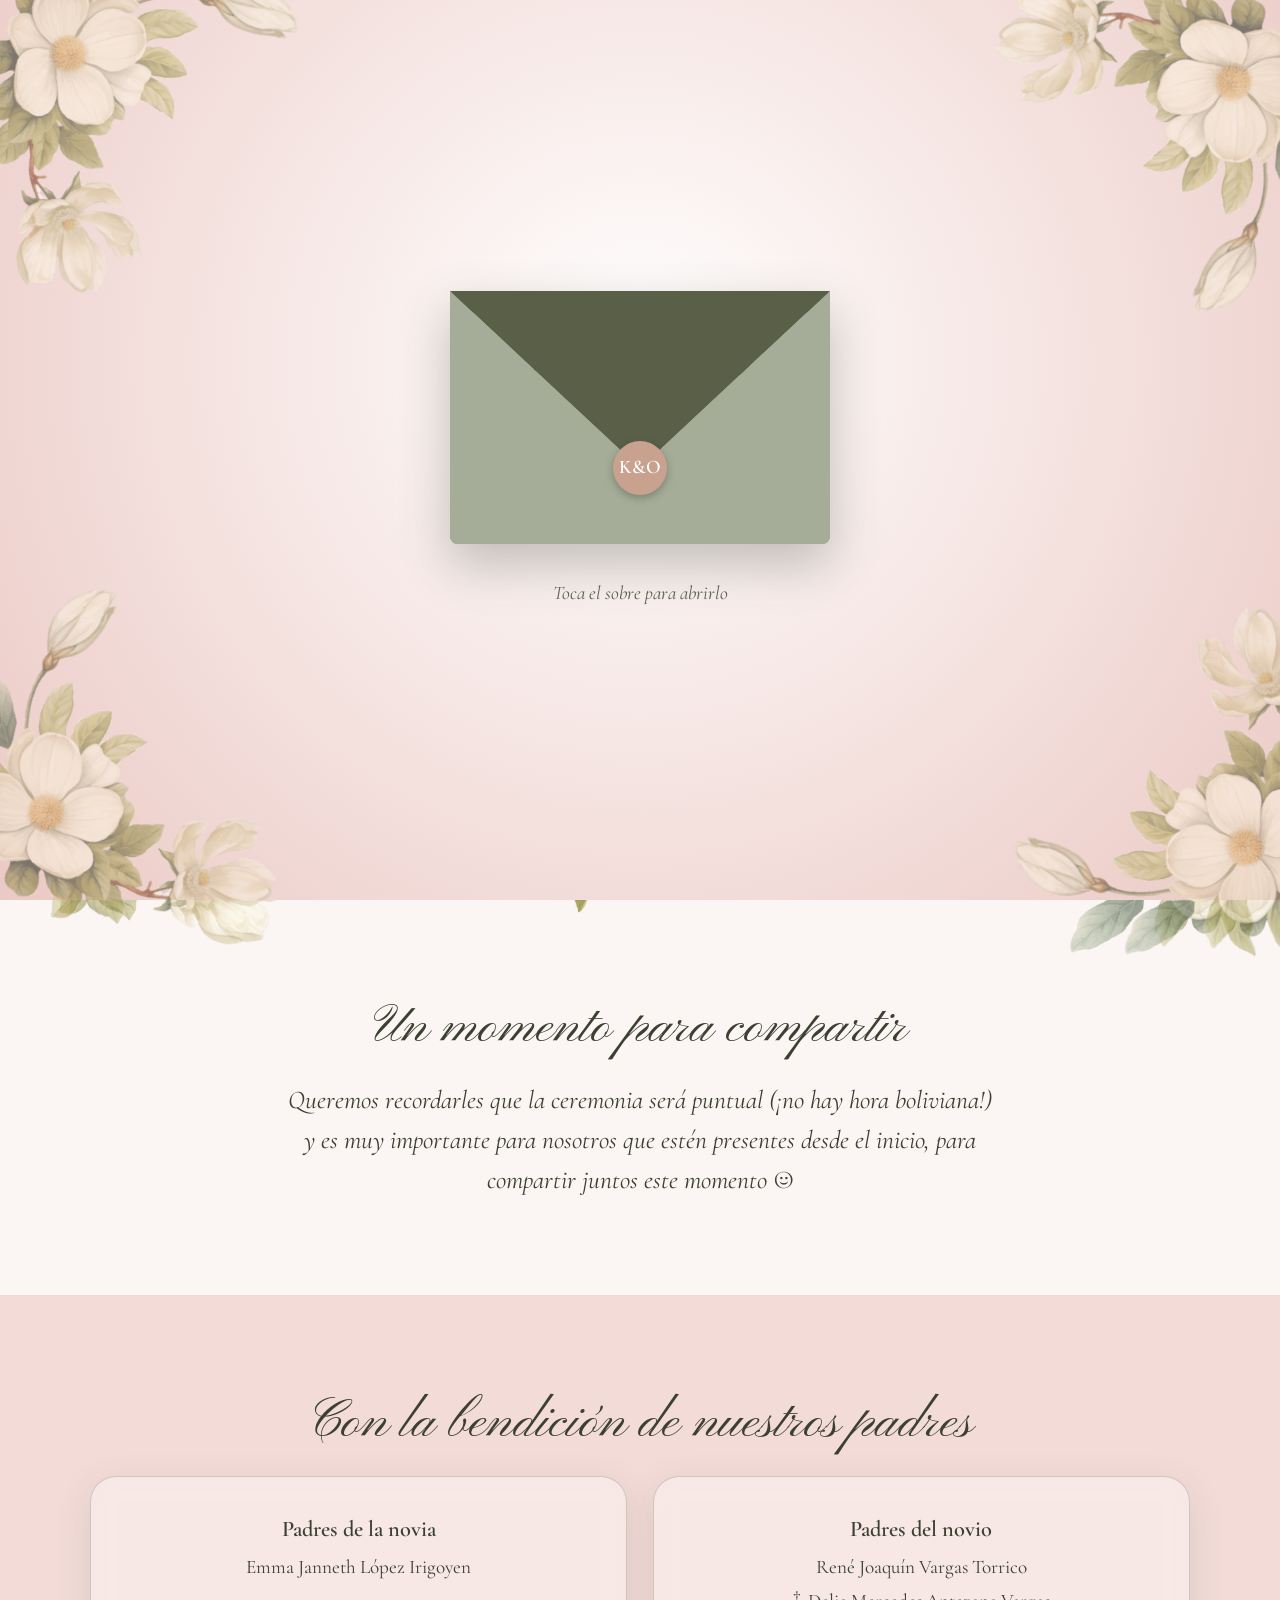
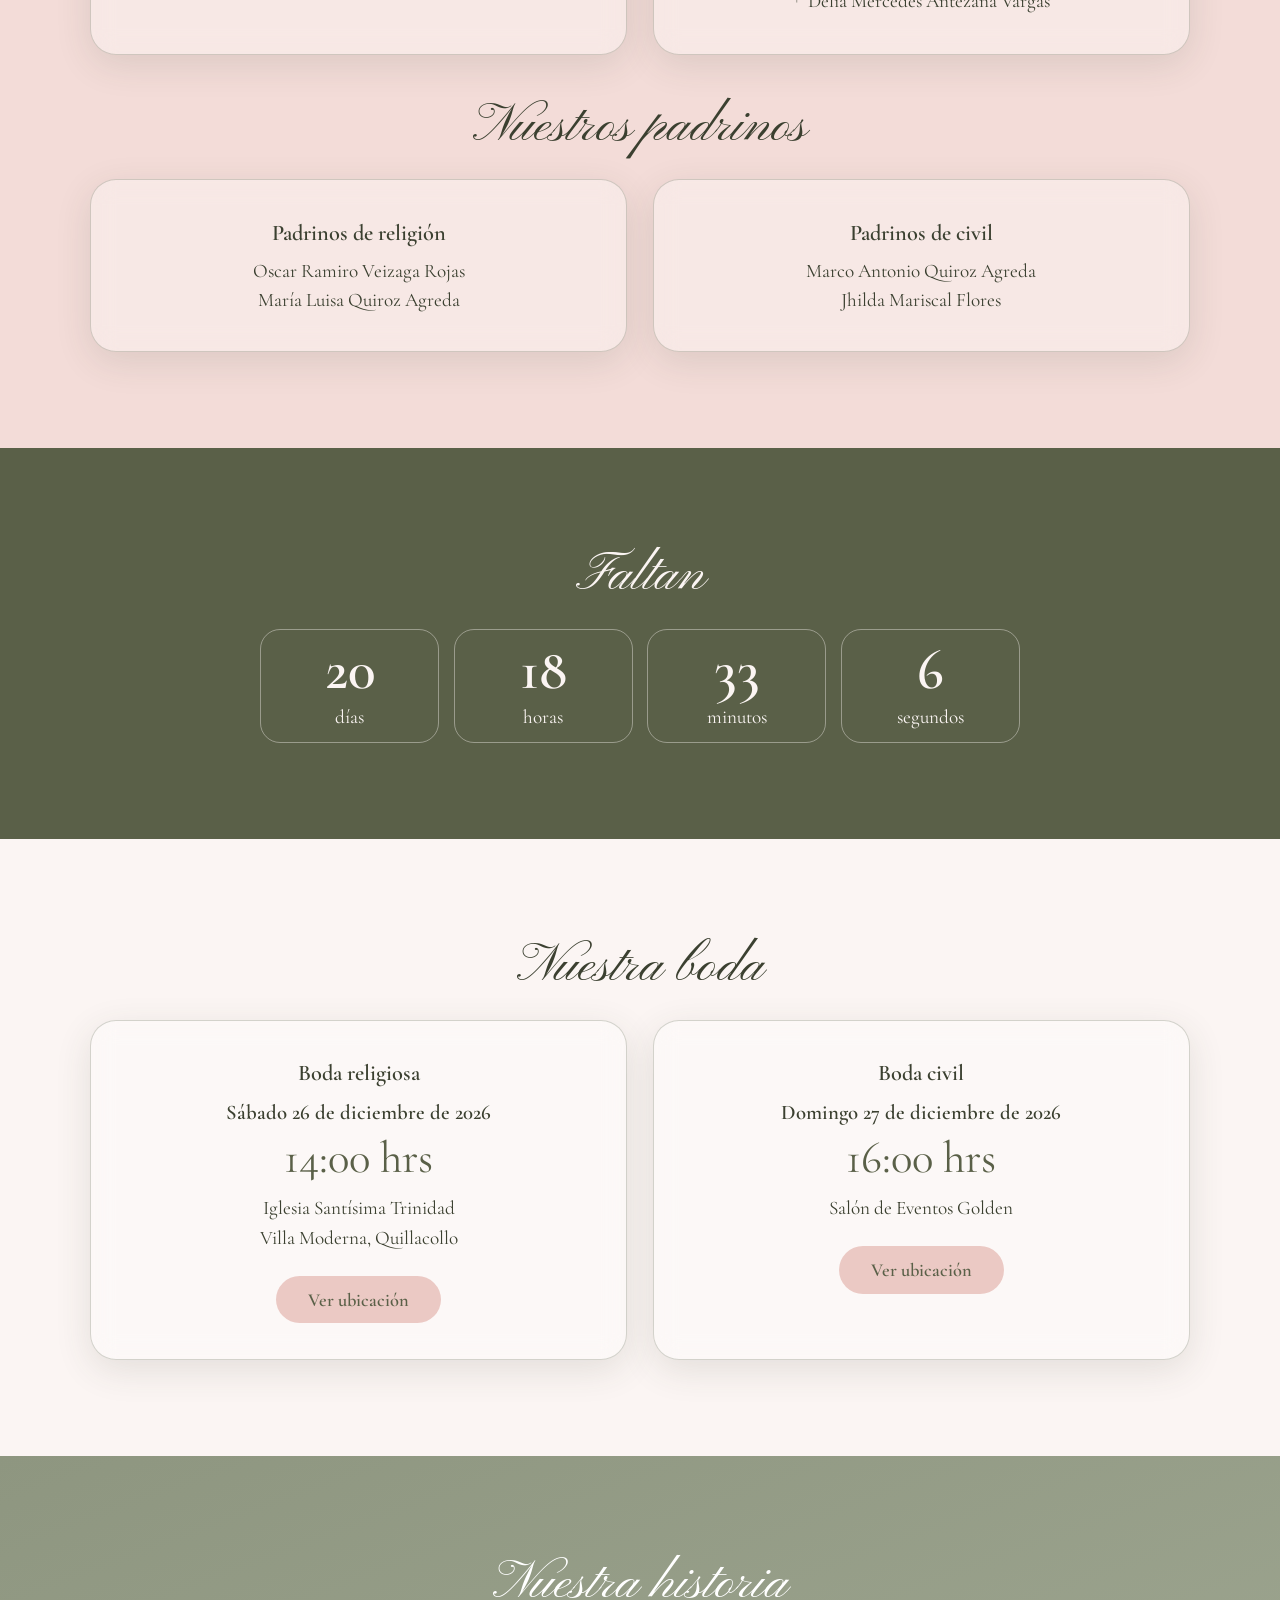
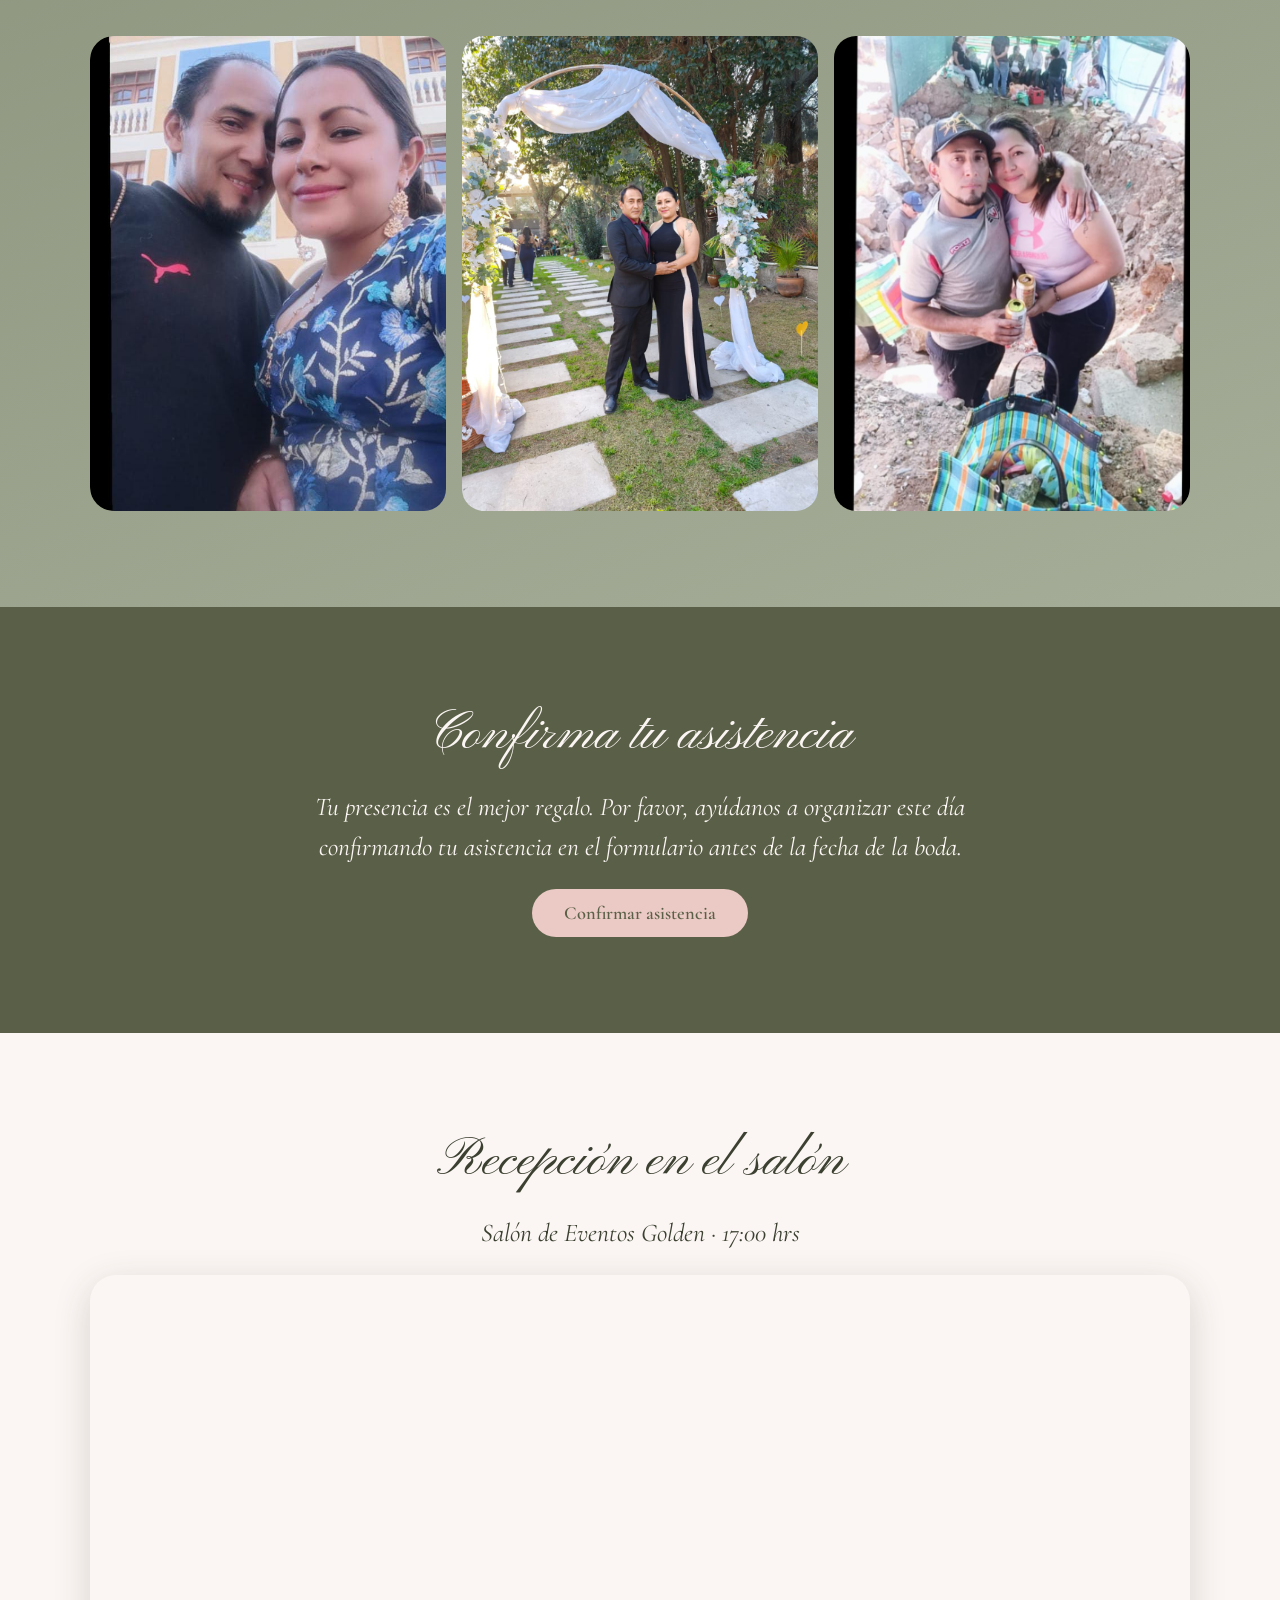
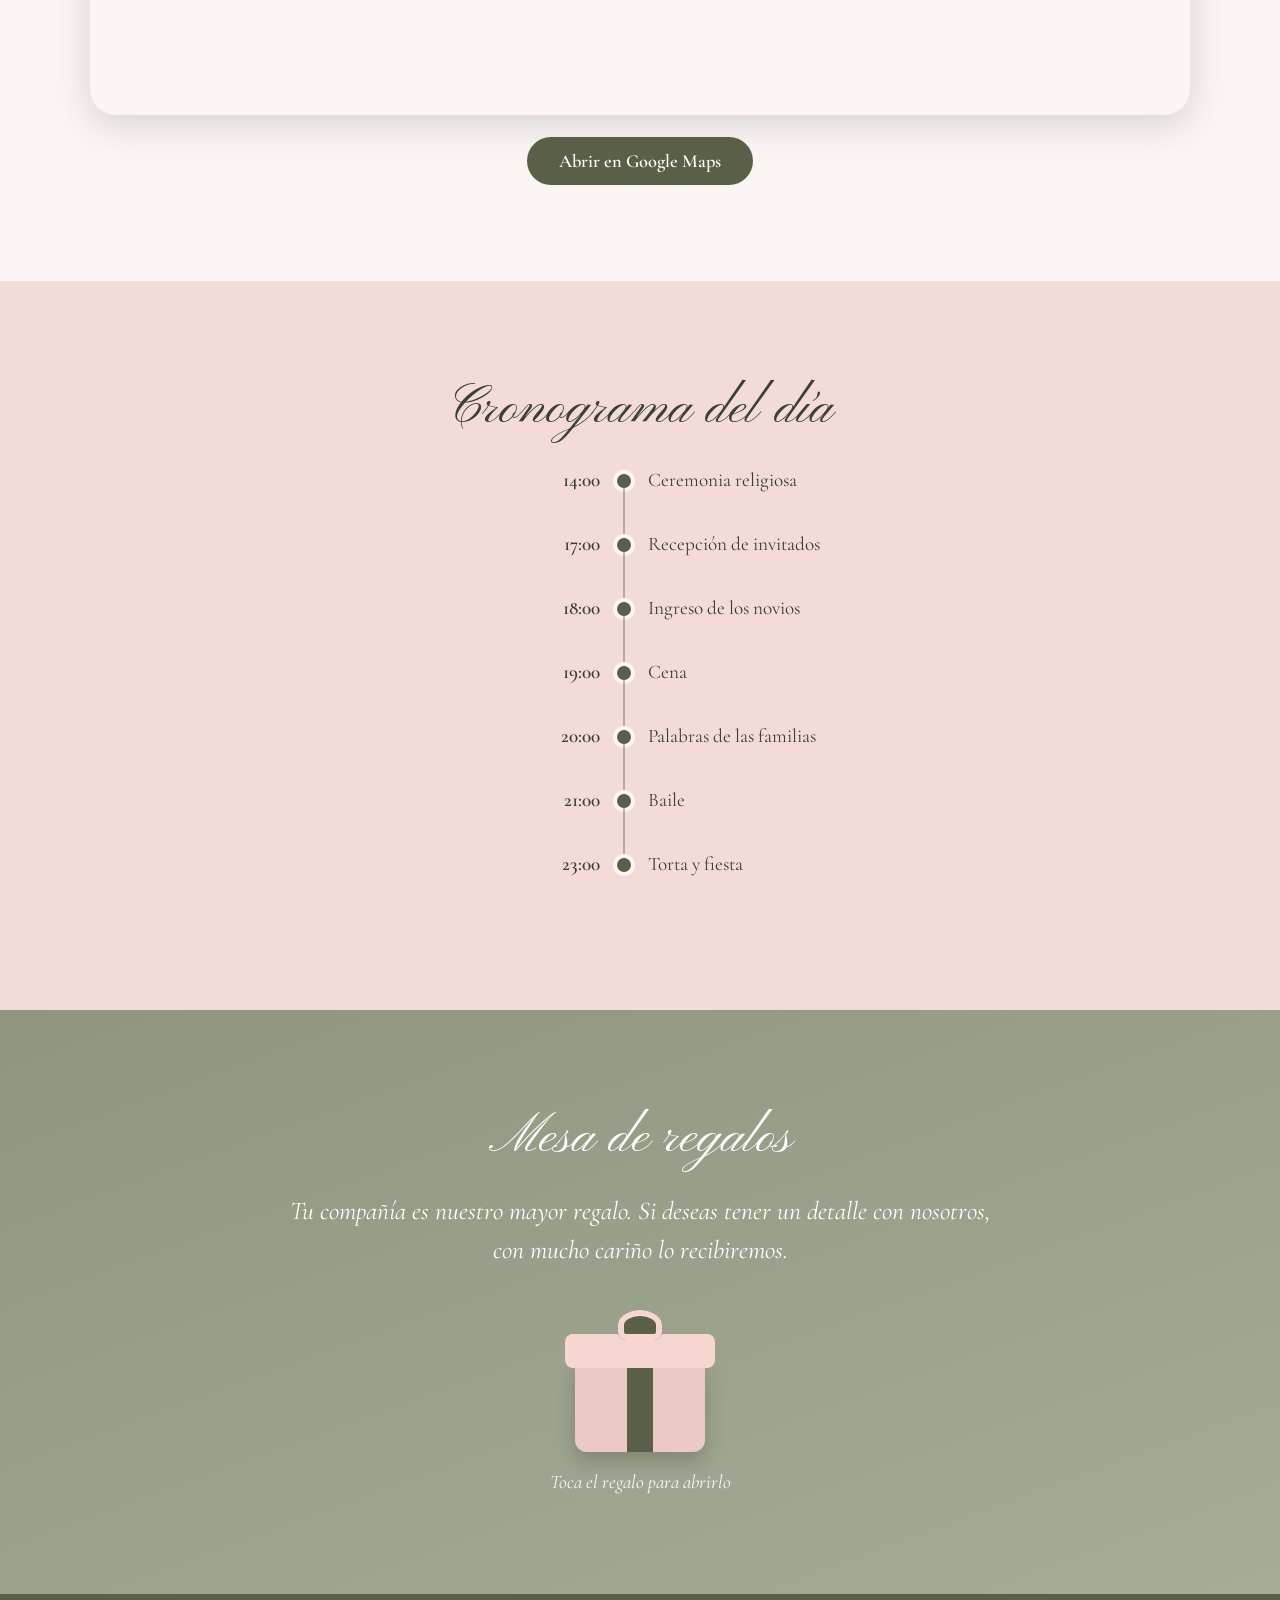
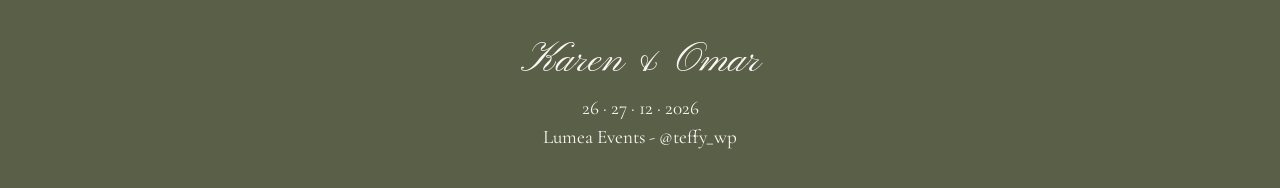
==== index.html @ debb6384 "it was added invitation views, pictures and music" ====
<!DOCTYPE html>
<html lang="es">
<head>
<meta charset="UTF-8">
<meta name="viewport" content="width=device-width, initial-scale=1, viewport-fit=cover">
<title>Karen & Omar · Nuestra boda</title>
<meta name="theme-color" content="#5a6048">
<link rel="preconnect" href="https://fonts.googleapis.com">
<link rel="preconnect" href="https://fonts.gstatic.com" crossorigin>
<link href="https://fonts.googleapis.com/css2?family=Cormorant+Garamond:ital,wght@0,400;0,600;1,400&family=Pinyon+Script&display=swap" rel="stylesheet">
<link rel="stylesheet" href="css/styles.css">
</head>
<body class="lock">

<!-- Decoración floral reutilizable -->
<svg width="0" height="0" style="position:absolute" aria-hidden="true">
  <defs>
    <symbol id="flor" viewBox="0 0 100 100">
      <g fill="#fbf6ee" stroke="#d3bfa6" stroke-width="1.2">
        <ellipse cx="50" cy="26" rx="14" ry="24"/>
        <ellipse cx="50" cy="26" rx="14" ry="24" transform="rotate(60 50 50)"/>
        <ellipse cx="50" cy="26" rx="14" ry="24" transform="rotate(120 50 50)"/>
        <ellipse cx="50" cy="26" rx="14" ry="24" transform="rotate(180 50 50)"/>
        <ellipse cx="50" cy="26" rx="14" ry="24" transform="rotate(240 50 50)"/>
        <ellipse cx="50" cy="26" rx="14" ry="24" transform="rotate(300 50 50)"/>
      </g>
      <circle cx="50" cy="50" r="9" fill="#e8c27a"/>
    </symbol>
    <symbol id="ramo" viewBox="0 0 240 240">
      <path d="M10 225C30 140 90 100 150 90C130 150 90 195 10 225Z" fill="#8e9680"/>
      <path d="M60 235C70 170 125 145 195 158C165 205 120 230 60 235Z" fill="#a9b39a"/>
      <path d="M5 160C25 118 60 96 100 96C88 130 55 150 5 160Z" fill="#6f7a5c"/>
      <path d="M110 70C130 40 160 25 190 28C180 55 150 70 110 70Z" fill="#a9b39a"/>
      <use href="#flor" x="55" y="35" width="95" height="95"/>
      <use href="#flor" x="120" y="115" width="75" height="75"/>
      <use href="#flor" x="10" y="105" width="55" height="55"/>
      <use href="#flor" x="165" y="50" width="45" height="45"/>
    </symbol>
  </defs>
</svg>

<!-- Bienvenida: sobre -->
<div id="intro">
  <img class="idec tl" src="img/flower.png" alt="">
  <img class="idec tr" src="img/flower.png" alt="">
  <img class="idec bl" src="img/flower.png" alt="">
  <img class="idec br" src="img/flower.png" alt="">

<div class="env" id="env" role="button" tabindex="0" aria-label="Abrir invitación">
  <div class="letter"><small>Estás invitado</small><span class="script">Karen & Omar</span></div>
  <svg class="pocket" viewBox="0 0 300 200" preserveAspectRatio="none" aria-hidden="true"><path d="M0 0L150 140L300 0V200H0Z" fill="#a5ad98"/></svg>
  <svg class="flap" viewBox="0 0 300 140" preserveAspectRatio="none" aria-hidden="true"><path d="M0 0H300L150 140Z" fill="#5a6048"/></svg>
  <div class="seal">K&amp;O</div>
</div>
  <p class="tap">Toca el sobre para abrirlo</p>
</div>

<button id="musicBtn" class="music" aria-label="Pausar música" hidden>♪</button>
<audio id="music" loop preload="none" src="audio/music.mp3"></audio>

<main>
<!-- 1. Portada -->
<header class="hero" id="inicio">
  <img class="deco tl" src="img/flower.png" alt="">
  <img class="deco tr" src="img/flower.png" alt="">
  <img class="deco bl" src="img/flower.png" alt="">
  <img class="deco br" src="img/flower.png" alt="">
  <div class="arch">
    <h1><span class="n">Karen</span><span class="amp">&</span><span class="n">Omar</span></h1>
    <img class="deco arch-flor" src="img/flower.png" alt="">
  </div>
</header>

<!-- 2. Mensaje -->
<section class="band cream" id="mensaje">
  <div class="wrap narrow center">
    <h2>Un momento para compartir</h2>
    <p class="lead">Queremos recordarles que la ceremonia será puntual (¡no hay hora boliviana!) y es muy importante para nosotros que estén presentes desde el inicio, para compartir juntos este momento ☺️</p>
  </div>
</section>

<!-- 3. Padres y padrinos -->
<section class="band blush" id="padres">
  <div class="wrap center">
    <h2>Con la bendición de nuestros padres</h2>
    <div class="grid2">
      <div class="glass card"><h3>Padres de la novia</h3><p>Emma Janneth López Irigoyen</p></div>
      <div class="glass card"><h3>Padres del novio</h3><p>René Joaquín Vargas Torrico</p><p><span class="cruz" title="En memoria">†</span> Delia Mercedes Antezana Vargas</p></div>
    </div>
    <h2 class="sub">Nuestros padrinos</h2>
    <div class="grid2">
      <div class="glass card"><h3>Padrinos de religión</h3><p>Oscar Ramiro Veizaga Rojas</p><p>María Luisa Quiroz Agreda</p></div>
      <div class="glass card"><h3>Padrinos de civil</h3><p>Marco Antonio Quiroz Agreda</p><p>Jhilda Mariscal Flores</p></div>
    </div>
  </div>
</section>

<!-- 4. Cuenta regresiva -->
<section class="band dark" id="cuenta">
  <div class="wrap center">
    <h2>Faltan</h2>
    <div class="count">
      <div><b id="d">0</b><span>días</span></div>
      <div><b id="h">0</b><span>horas</span></div>
      <div><b id="m">0</b><span>minutos</span></div>
      <div><b id="s">0</b><span>segundos</span></div>
    </div>
  </div>
</section>

<!-- 5. Fechas -->
<section class="band cream" id="fechas">
  <div class="wrap center">
    <h2>Nuestra boda</h2>
    <div class="grid2">
      <article class="glass card">
        <h3>Boda religiosa</h3>
        <p class="big">Sábado 26 de diciembre de 2026</p>
        <p class="time">14:00 hrs</p>
        <p>Iglesia Santísima Trinidad<br>Villa Moderna, Quillacollo</p>
        <a class="btn" target="_blank" rel="noopener" href="https://maps.app.goo.gl/JVR7bDMpeMP4P95ZA">Ver ubicación</a>
      </article>
      <article class="glass card">
        <h3>Boda civil</h3>
        <p class="big">Domingo 27 de diciembre de 2026</p>
        <p class="time">16:00 hrs</p>
        <p>Salón de Eventos Golden</p>
        <a class="btn" target="_blank" rel="noopener" href="https://maps.app.goo.gl/ucgMxcj3ktAdBB1fA">Ver ubicación</a>
      </article>
    </div>
  </div>
</section>

<!-- 6. Galería -->
<section class="band sage" id="galeria">
  <div class="wrap center">
    <h2>Nuestra historia</h2>
    <div class="gallery"><div class="gtrack" id="gtrack"></div></div>
  </div>
</section>

<!-- 7. Confirmación -->
<section class="band dark" id="confirmar">
  <div class="wrap narrow center">
    <h2>Confirma tu asistencia</h2>
    <p class="lead">Tu presencia es el mejor regalo. Por favor, ayúdanos a organizar este día confirmando tu asistencia en el formulario antes de la fecha de la boda.</p>
    <a class="btn" target="_blank" rel="noopener" href="https://forms.gle/R388WSq6wuyytgeh7">Confirmar asistencia</a>
  </div>
</section>

<!-- 8. Mapa del salón -->
<section class="band cream" id="mapa">
  <div class="wrap center">
    <h2>Recepción en el salón</h2>
    <p class="lead">Salón de Eventos Golden · 17:00 hrs</p>
    <div class="map">
      <iframe src="https://www.google.com/maps/embed?pb=!1m18!1m12!1m3!1d237.94870484720698!2d-66.27331083655194!3d-17.403181991507893!2m3!1f0!2f0!3f0!3m2!1i1024!2i768!4f13.1!3m3!1m2!1s0x93e30b7d2539dba1%3A0xc1a90e7d29154058!2sSalon%20de%20Eventos%20%22GOLDEN%22!5e0!3m2!1ses-419!2sbo!4v1794615786136!5m2!1ses-419!2sbo" title="Mapa del salón" allowfullscreen loading="lazy" referrerpolicy="strict-origin-when-cross-origin"></iframe>
    </div>
    <a class="btn dk" target="_blank" rel="noopener" href="https://maps.google.com/maps/search/Salon%20de%20Eventos%20GOLDEN/@-17.40322733,-66.27328696,17z?hl=es">Abrir en Google Maps</a>
  </div>
</section>

<!-- 9. Cronograma -->
<section class="band blush" id="cronograma">
  <div class="wrap narrow center">
    <h2>Cronograma del día</h2>
    <ol class="tl-list">
      <li><time>14:00</time><i></i><span>Ceremonia religiosa</span></li>
      <li><time>17:00</time><i></i><span>Recepción de invitados</span></li>
      <li><time>18:00</time><i></i><span>Ingreso de los novios</span></li>
      <li><time>19:00</time><i></i><span>Cena</span></li>
      <li><time>20:00</time><i></i><span>Palabras de las familias</span></li>
      <li><time>21:00</time><i></i><span>Baile</span></li>
      <li><time>23:00</time><i></i><span>Torta y fiesta</span></li>
    </ol>
  </div>
</section>

<!-- 10. Regalos -->
<section class="band sage" id="regalos">
  <div class="wrap narrow center">
    <h2>Mesa de regalos</h2>
    <p class="lead">Tu compañía es nuestro mayor regalo. Si deseas tener un detalle con nosotros, con mucho cariño lo recibiremos.</p>
    <button class="gift" id="gift" aria-label="Abrir regalo">
      <span class="lid"><b class="bow"></b></span>
      <span class="box"><b class="rib"></b></span>
    </button>
    <p class="tap2">Toca el regalo para abrirlo</p>
  </div>
</section>
</main>

<footer class="foot center">
  <p class="script">Karen & Omar</p><p>26 · 27 · 12 · 2026</p>
  <p>Lumea Events - @teffy_wp</p>
</footer>

<!-- Modal QR -->
<div id="modal" class="modal" aria-hidden="true">
  <div class="dialog" role="dialog" aria-modal="true" aria-label="QR para regalos">
    <button class="x" id="closeModal" aria-label="Cerrar">×</button>
    <h3>¡Gracias por tu cariño!</h3>
    <p>Escanea el código QR para realizar tu aporte.</p>
    <img src="qr/qr.png" alt="Código QR para pagos" onerror="this.replaceWith(Object.assign(document.createElement('div'),{className:'qr-ph',textContent:'Código QR próximamente'}))">
  </div>
</div>

<script src="js/main.js"></script>
</body>
</html>
---- css/styles.css ----
:root{--olive:#5a6048;--sage:#8e9680;--clay:#c9a28f;--blush:#ebc9c4;--cream:#fbf5f3;--ink:#3b4030}
*{box-sizing:border-box;margin:0}
html{scroll-behavior:smooth}
body{font-family:"Cormorant Garamond",Georgia,serif;font-size:1.2rem;line-height:1.55;color:var(--ink);background:var(--cream);overflow-x:hidden}
body.lock{overflow:hidden;height:100vh}
.wrap{width:min(1100px,100%);margin:0 auto}.narrow{width:min(720px,100%)}.center{text-align:center}
h1,h2,.script{font-family:"Pinyon Script","Brush Script MT",cursive;font-weight:400}
h2{font-size:clamp(2.2rem,8vw,3.4rem);line-height:1.2;margin-bottom:1.2rem}
h2.sub{margin-top:2.5rem}
h3{font-size:1.4rem;font-weight:600;margin-bottom:.4rem}
.band{padding:clamp(3rem,9vw,6rem) 1.1rem}
.cream{background:var(--cream)}.blush{background:#f3dcd8}
.sage{background:linear-gradient(160deg,var(--sage),#a5ad98);color:#fff}
.dark{background:var(--olive);color:var(--cream)}
.lead{font-size:clamp(1.25rem,4vw,1.6rem);font-style:italic}
.glass{background:rgba(255,255,255,.35);backdrop-filter:blur(12px);-webkit-backdrop-filter:blur(12px);border:1px solid rgba(90,96,72,.25);border-radius:26px;box-shadow:0 10px 36px rgba(60,66,48,.12)}
.card{padding:1.8rem 1.3rem}
.grid2{display:grid;gap:1.2rem;grid-template-columns:1fr}
.btn{display:inline-block;margin-top:1.4rem;padding:.8rem 2rem;border-radius:999px;border:0;background:var(--blush);color:var(--olive);font:600 1.15rem "Cormorant Garamond",serif;cursor:pointer;text-decoration:none;transition:transform .2s,background .2s}
.btn:hover{background:var(--clay);color:#fff;transform:translateY(-2px)}
.btn.dk{background:var(--olive);color:#fff}.btn.dk:hover{background:var(--sage)}
.big{font-size:1.3rem;font-weight:600}
.time{font-size:2.8rem;line-height:1.2;margin:.2rem 0 .5rem;color:var(--olive)}
.fill{opacity:.6;font-style:italic}
.cruz{font-size:1.2em;margin-right:.2rem}
:focus-visible{outline:3px solid var(--clay);outline-offset:3px}

/* Portada */
.hero{min-height:100svh;display:grid;place-items:center;position:relative;padding:1.5rem;background:radial-gradient(circle at 50% 40%,#fff,var(--cream) 70%)}
.deco{position:absolute;width:clamp(150px,34vw,340px);height:clamp(150px,34vw,340px);pointer-events:none;overflow:visible}
img.deco{object-fit:contain}
.tl{top:-4%;left:-6%;transform:scale(1.2) rotate(127deg); opacity: 0.5;}.tr{top:-4%;right:-6%;transform:scale(1.2) rotate(232deg); opacity: 0.5;}
.bl{bottom:-8%;left:-6%;transform:scale(1.2) rotate(60deg); opacity: 0.5; z-index: 3}.br{bottom:-8%;right:-6%;transform:scale(1.2) rotate(314deg); opacity: 0.5; z-index: 3}
.arch{position:relative;width:min(76vw,400px);min-height:min(118vw,620px);border-radius:999px;box-shadow:0 0 0 6px var(--cream),0 0 0 7.5px var(--olive),inset 0 0 0 1.5px var(--olive);display:flex;align-items:center;justify-content:center;z-index:1;background:rgba(255,255,255,.55)}
.arch h1{display:flex;flex-direction:column;align-items:center;color:var(--olive);line-height:1.1;margin-bottom:12%}
.arch .n{font-size:clamp(4rem,17vw,6.8rem)}.arch .amp{font-size:clamp(2.4rem,9vw,3.6rem);color:var(--clay); font-family: "Cormorant Garamond",Georgia,serif;}
.arch-flor{bottom:-17%;left:52%;transform:translateX(-50%) scale(1.8);width:62%;height:auto;aspect-ratio:1}

/* Cuenta */
.count{display:grid;grid-template-columns:repeat(2,1fr);gap:.9rem;max-width:520px;margin:0 auto}
.count div{padding:.6rem .5rem;border:1px solid rgba(251,245,243,.4);border-radius:20px}
.count b{display:block;font-size:clamp(2.4rem,9vw,3.6rem);font-weight:600;line-height:1.1}

/* Galería */
.gallery{overflow:hidden;border-radius:24px}
.gtrack{--vis:1;display:flex;gap:16px;will-change:transform}
.gtrack .slide{flex:0 0 calc((100% - 16px*(var(--vis) - 1))/var(--vis));aspect-ratio:3/4;border-radius:22px;overflow:hidden;background:var(--blush)}
.gtrack img{width:100%;height:100%;object-fit:cover;display:block}

/* Mapa */
.map{margin-top:1.4rem;border-radius:26px;overflow:hidden;box-shadow:0 10px 36px rgba(60,66,48,.18);line-height:0}
.map iframe{width:100%;height:340px;border:0}

/* Cronograma */
.tl-list{list-style:none;padding:0;text-align:left;margin-top:1.5rem}
.tl-list li{display:grid;grid-template-columns:15.2rem 22px 1fr;gap:.8rem;align-items:start;min-height:64px;position:relative}
.tl-list time{text-align:right;font-weight:600}
.tl-list i{width:14px;height:14px;border-radius:50%;background:var(--olive);box-shadow:0 0 0 4px #fbf5f3;margin:.45rem auto 0;position:relative;z-index:1}
.tl-list li:not(:last-child) i::after{content:"";position:absolute;left:50%;top:14px;width:2px;height:calc(64px - 14px + 0px);background:rgba(90,96,72,.4);transform:translateX(-50%)}

/* Regalos */
.gift{position:relative;display:block;width:150px;height:150px;margin:2rem auto 1rem;border:0;background:none;cursor:pointer;animation:bob 2.2s ease-in-out infinite}
.gift .box{position:absolute;left:10px;right:10px;bottom:0;height:90px;background:var(--blush);border-radius:6px 6px 12px 12px;box-shadow:0 10px 20px rgba(0,0,0,.18)}
.gift .lid{position:absolute;left:0;right:0;bottom:84px;height:34px;background:#f6d6d1;border-radius:8px;z-index:2;transition:transform .5s;transform-origin:left bottom}
.rib{position:absolute;left:50%;top:0;bottom:0;width:26px;transform:translateX(-50%);background:var(--olive)}
.lid .rib,.bow{background:var(--olive)}
.bow{position:absolute;left:50%;top:-24px;width:44px;height:30px;transform:translateX(-50%);border-radius:50% 50% 8px 8px;box-shadow:inset 0 0 0 6px #f6d6d1}
.lid .bow{background:var(--olive)}
.gift.open .lid{transform:translate(8px,-40px) rotate(-22deg)}
.tap2{font-style:italic;opacity:.95}
@keyframes bob{50%{transform:translateY(-8px)}}
.gift.open{animation:none}

/* Modal */
.modal{position:fixed;inset:0;z-index:50;display:grid;place-items:center;padding:1.2rem;background:rgba(59,64,48,.6);opacity:0;pointer-events:none;transition:opacity .35s}
.modal.show{opacity:1;pointer-events:auto}
.dialog{position:relative;width:min(380px,100%);background:var(--cream);border-radius:28px;padding:2rem 1.4rem 1.6rem;text-align:center;transform:scale(.7) translateY(30px);transition:transform .45s cubic-bezier(.2,1.2,.4,1)}
.modal.show .dialog{transform:none}
.dialog img,.qr-ph{display:block;width:min(260px,80%);aspect-ratio:1;margin:1rem auto 0;object-fit:contain;border-radius:16px}
.qr-ph{display:grid;place-items:center;border:2px dashed var(--sage);font-style:italic;color:var(--sage)}
.x{position:absolute;top:10px;right:14px;border:0;background:none;font-size:2rem;color:var(--olive);cursor:pointer}

.foot{background:var(--olive);color:var(--cream);padding:2.2rem 1rem}.foot .script{font-size:2.6rem}

/* Sobre */
#intro{position:fixed;inset:0;z-index:100;display:flex;flex-direction:column;align-items:center;justify-content:center;gap:2.2rem;background:radial-gradient(circle at 50% 40%,#fff,var(--blush));transition:opacity 1s,visibility 1s}
#intro.gone{opacity:0;visibility:hidden}
.idec{position:absolute;width:clamp(150px,42vw,320px);height:auto;object-fit:contain;pointer-events:none;z-index:0}
.idec.tl{top:-4%;left:-6%;transform:scale(1.2) rotate(127deg); opacity: 0.5;}
.idec.tr{top:-4%;right:-6%;transform:scale(1.2) rotate(232deg); opacity: 0.5;}
.idec.bl{bottom:-4%;left:-6%;transform:scale(1.2) rotate(60deg); opacity: 0.5; z-index: 3}
.idec.br{bottom:-4%;right:-9%;transform:scale(1.2) rotate(314deg); opacity: 0.5; z-index: 3}
.env,.tap{position:relative;z-index:1}
.env{position:relative;z-index:1;width:min(86vw,380px);aspect-ratio:3/2;background:var(--sage);border-radius:8px;cursor:pointer;perspective:900px;box-shadow:0 20px 50px rgba(60,66,48,.3)}
.letter{position:absolute;left:6%;right:6%;top:6%;height:88%;background:#fff;border-radius:6px;display:flex;flex-direction:column;align-items:center;justify-content:flex-start;gap:2%;padding-top:4%;color:var(--olive);z-index:1;transition:transform 1s .6s ease}
.letter small{font-size:clamp(.8rem,3.2vw,1rem);line-height:1.2}
.letter .script{font-size:clamp(1.9rem,7.5vw,2.6rem);line-height:1}
.pocket,.flap{position:absolute;left:0;top:0;width:100%;display:block}
.pocket{height:100%;z-index:2;border-radius:0 0 8px 8px}
.flap{height:70%;transform-origin:top;transition:transform .6s,z-index 0s .3s;z-index:3}
.seal{position:absolute;left:50%;top:70%;width:54px;height:54px;margin:-27px 0 0 -27px;border-radius:50%;background:var(--clay);color:#fff;display:grid;place-items:center;font-weight:600;z-index:4;transition:opacity .3s;box-shadow:0 3px 8px rgba(0,0,0,.25)}
.env.open .flap{transform:rotateX(180deg);z-index:0}
.env.open .seal{opacity:0}
.env.open .letter{transform:translateY(-70%)}
.tap{font-style:italic;color:var(--olive);animation:bob 2s ease-in-out infinite}
.music{position:fixed;right:14px;bottom:calc(14px + env(safe-area-inset-bottom,0px));z-index:40;width:46px;height:46px;border-radius:50%;border:0;background:var(--olive);color:#fff;font-size:1.4rem;cursor:pointer;box-shadow:0 4px 14px rgba(0,0,0,.3)}
.music.off{opacity:.55}

/* Escritorio */
@media(min-width:861px){
 .grid2{grid-template-columns:repeat(2,1fr);gap:1.6rem}
 .card{padding:2.2rem 1.8rem}
 .gtrack{--vis:3}
 .count{grid-template-columns:repeat(4,1fr);max-width:760px}
 .map iframe{height:440px}
 .arch{min-height:620px}
 .tl-list li{grid-template-columns:20rem 22px 1fr}
}
@media(prefers-reduced-motion:reduce){*{transition-duration:.01s!important;animation:none!important;scroll-behavior:auto!important}}
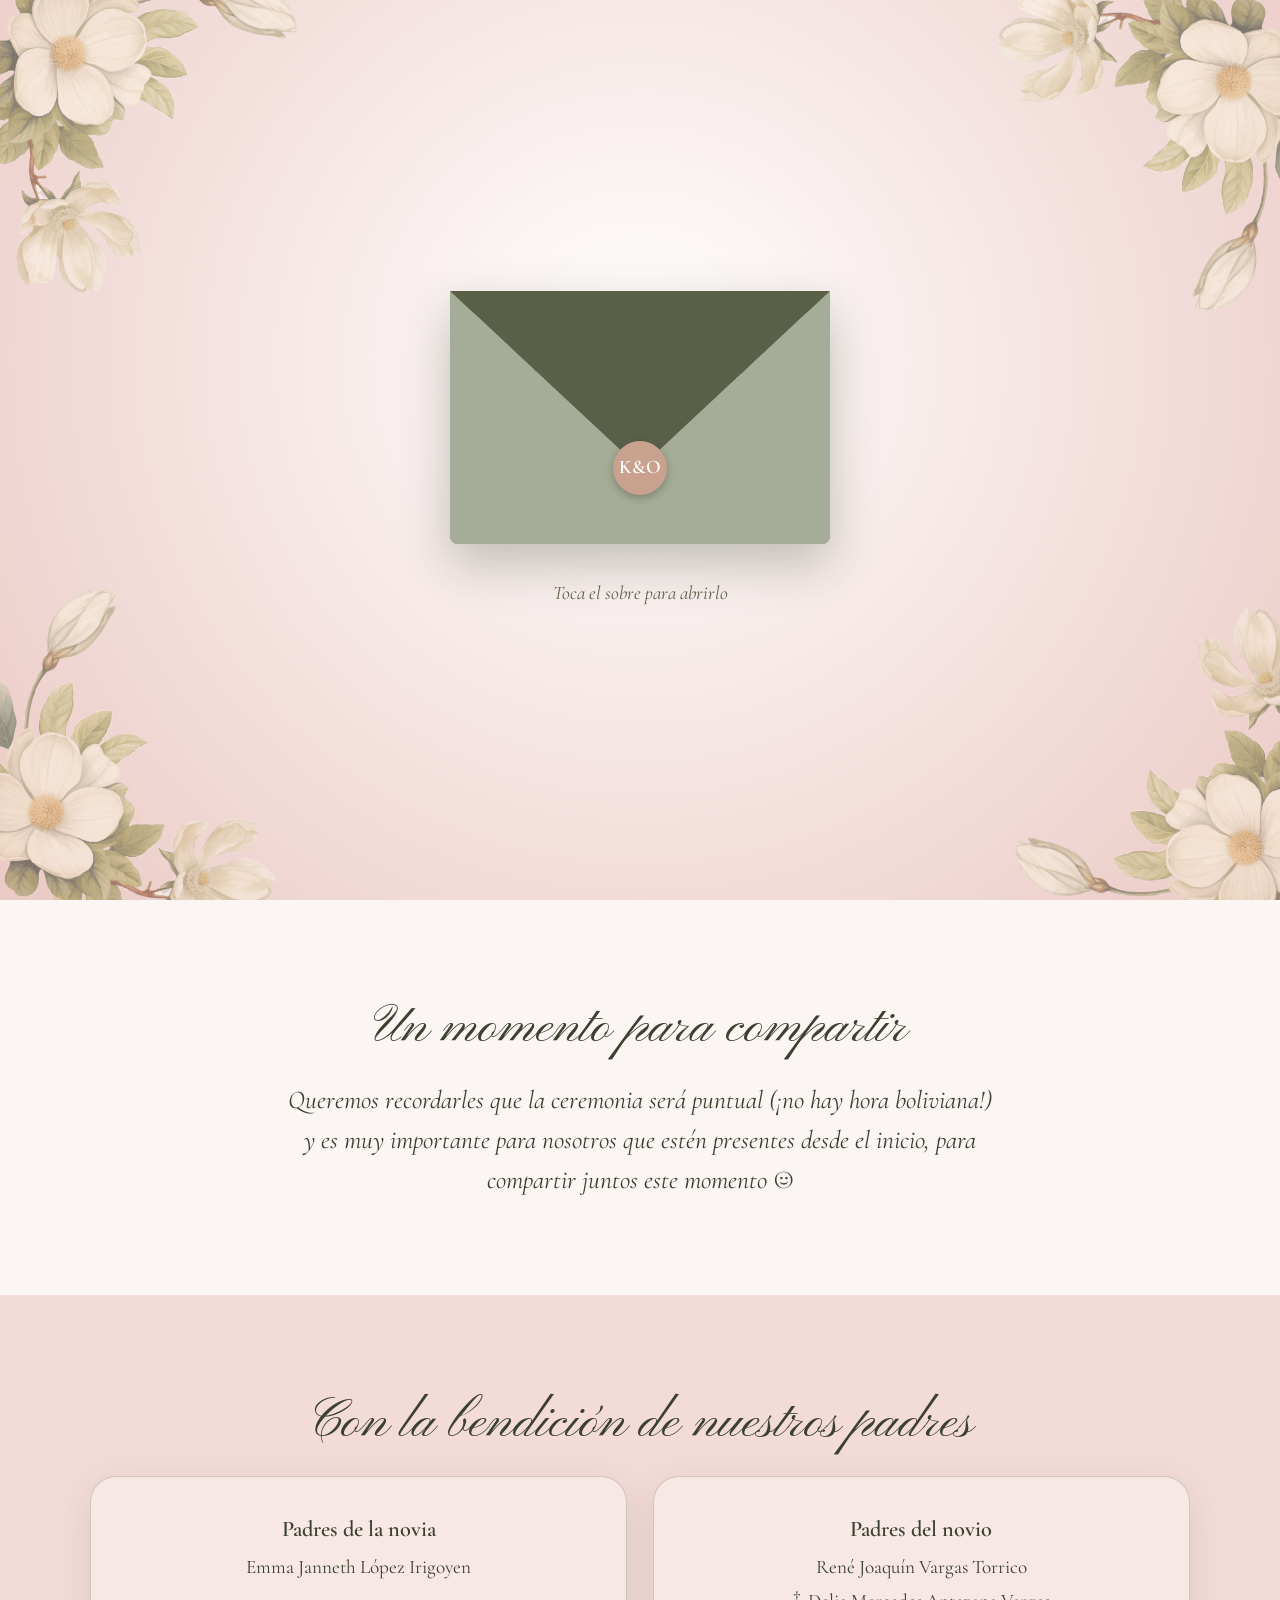
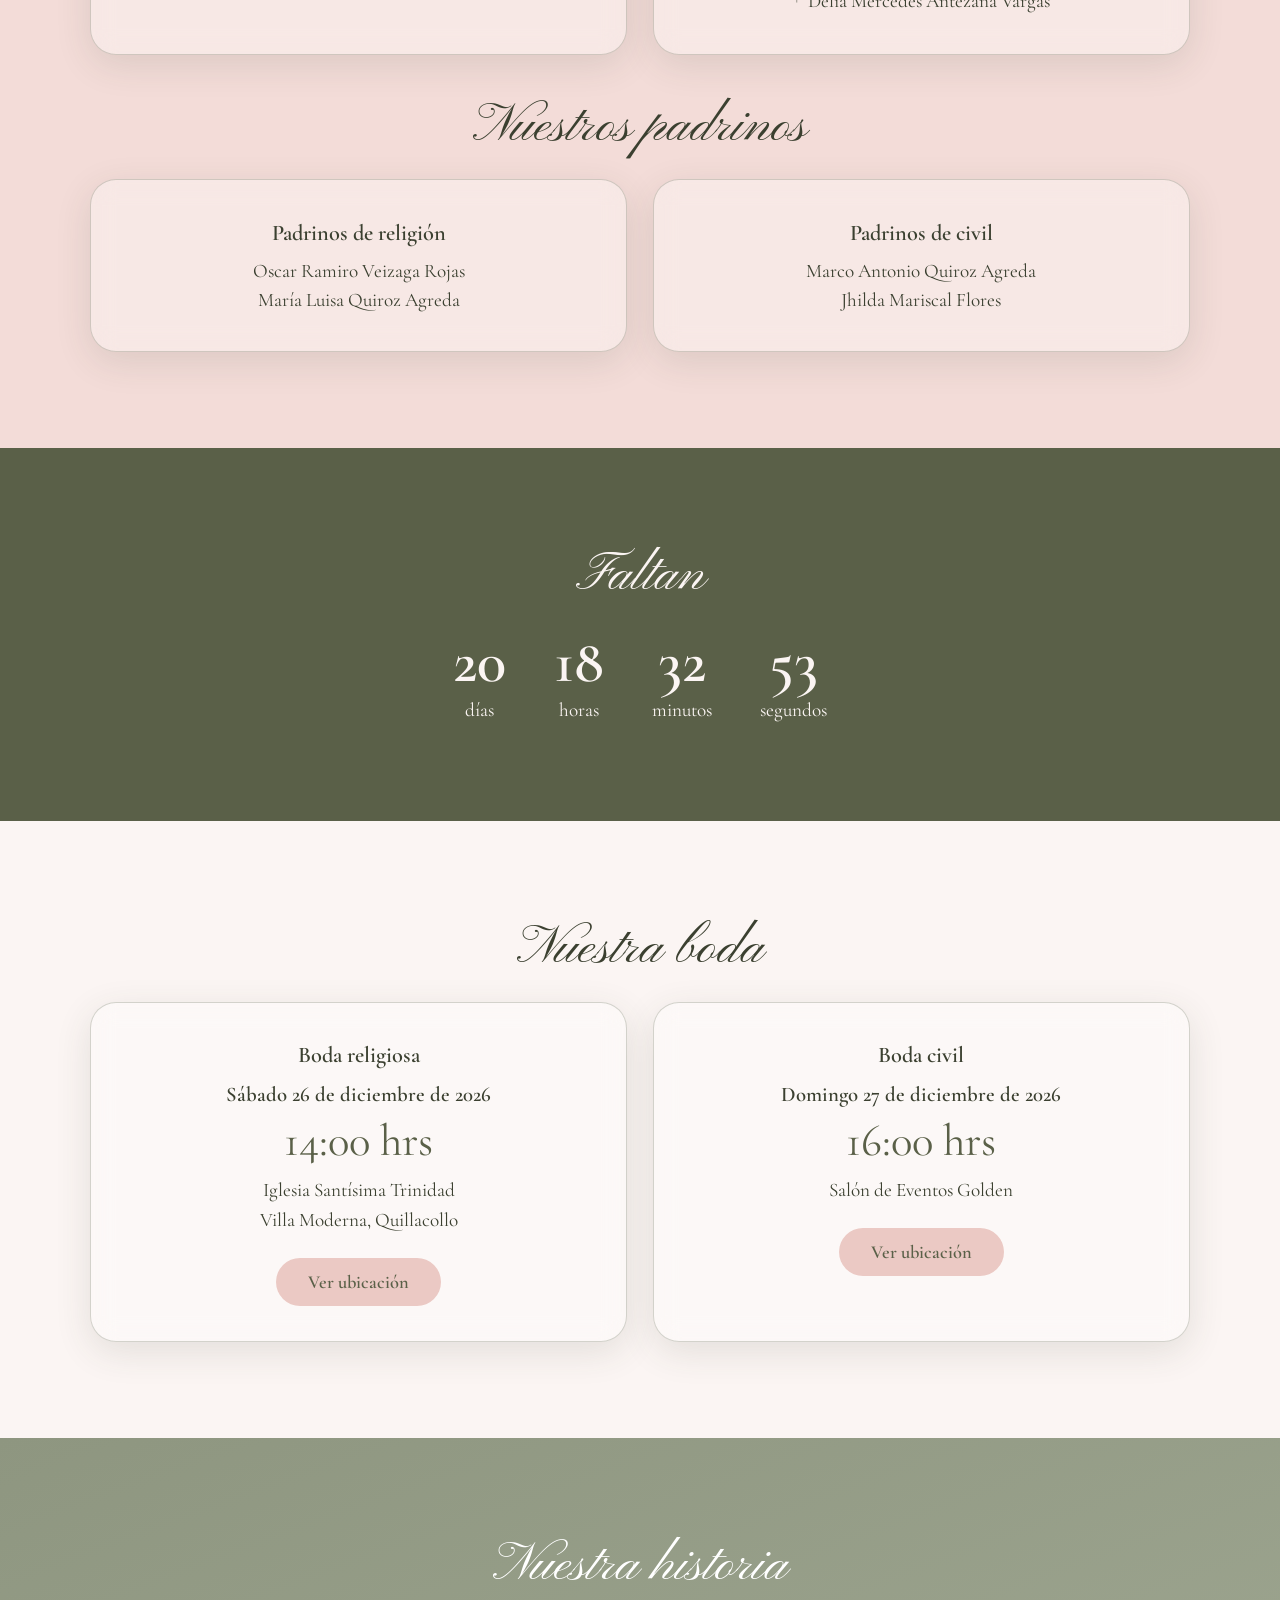
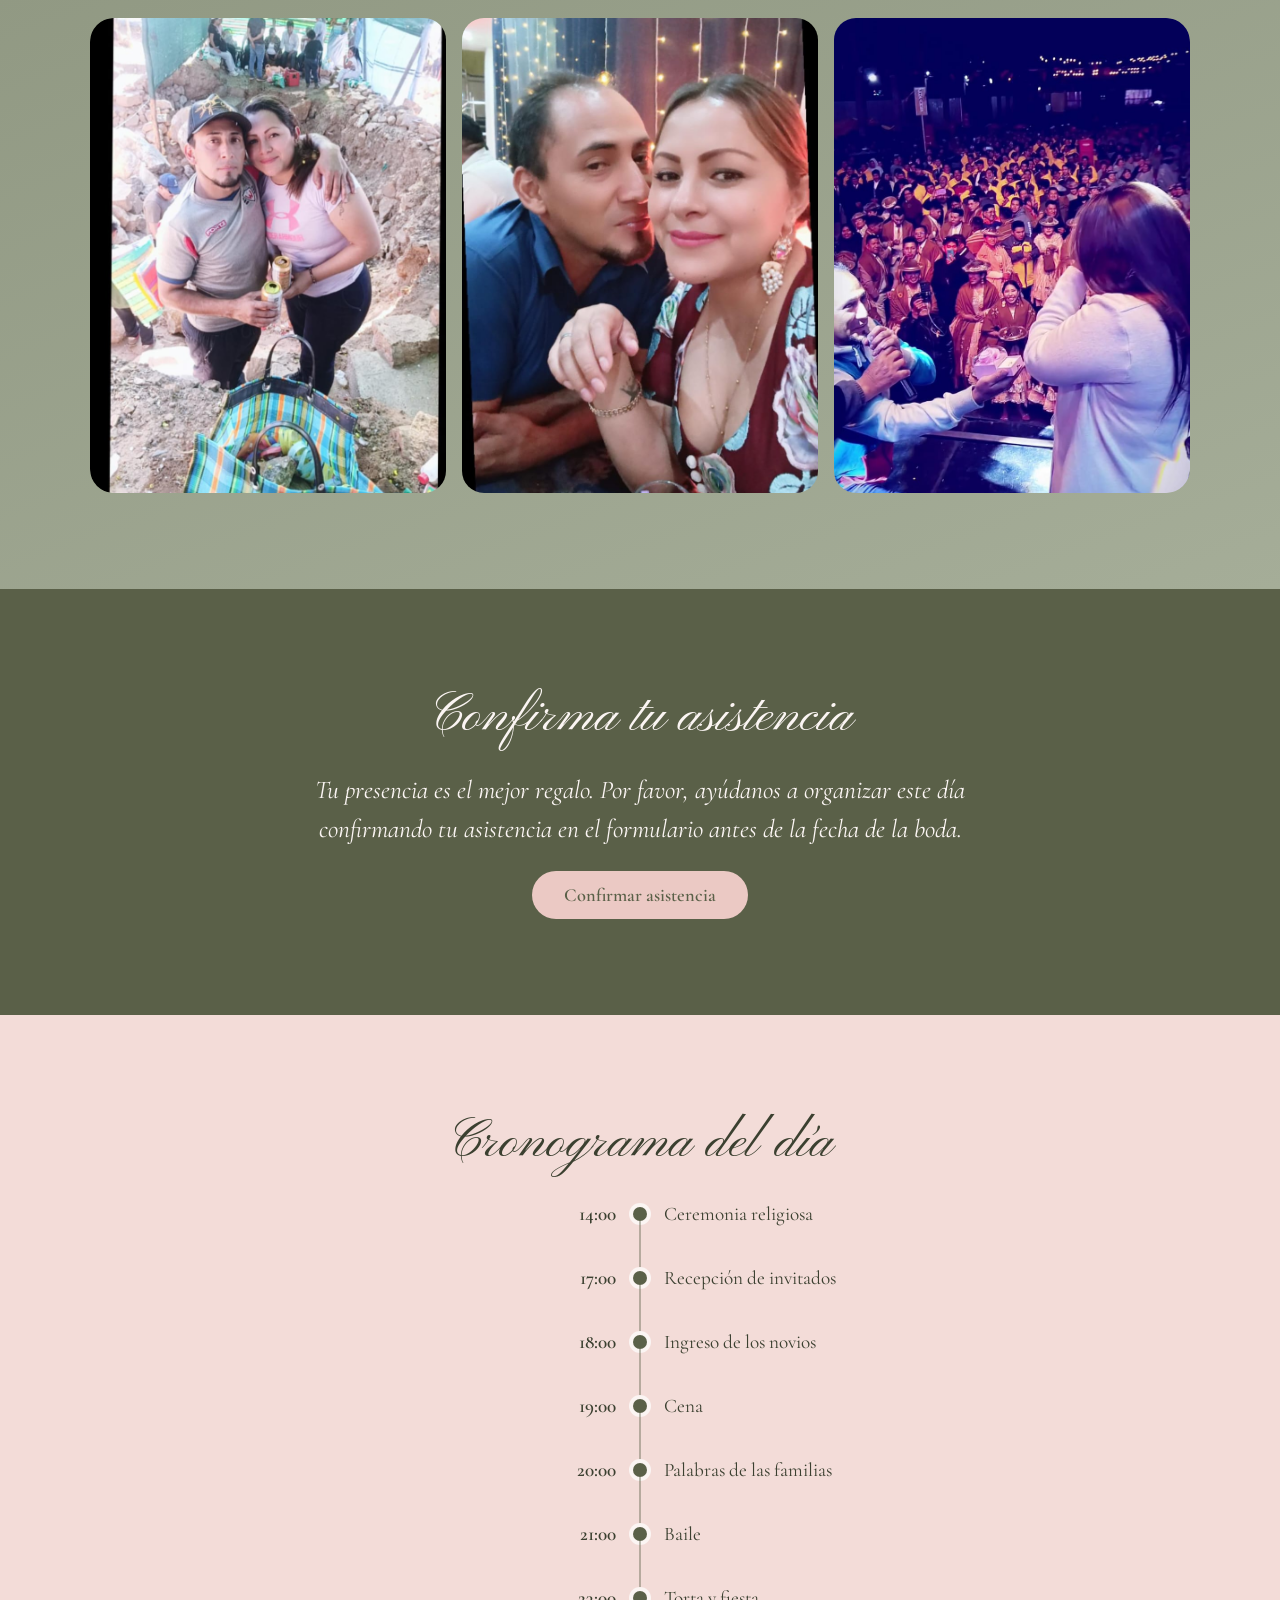
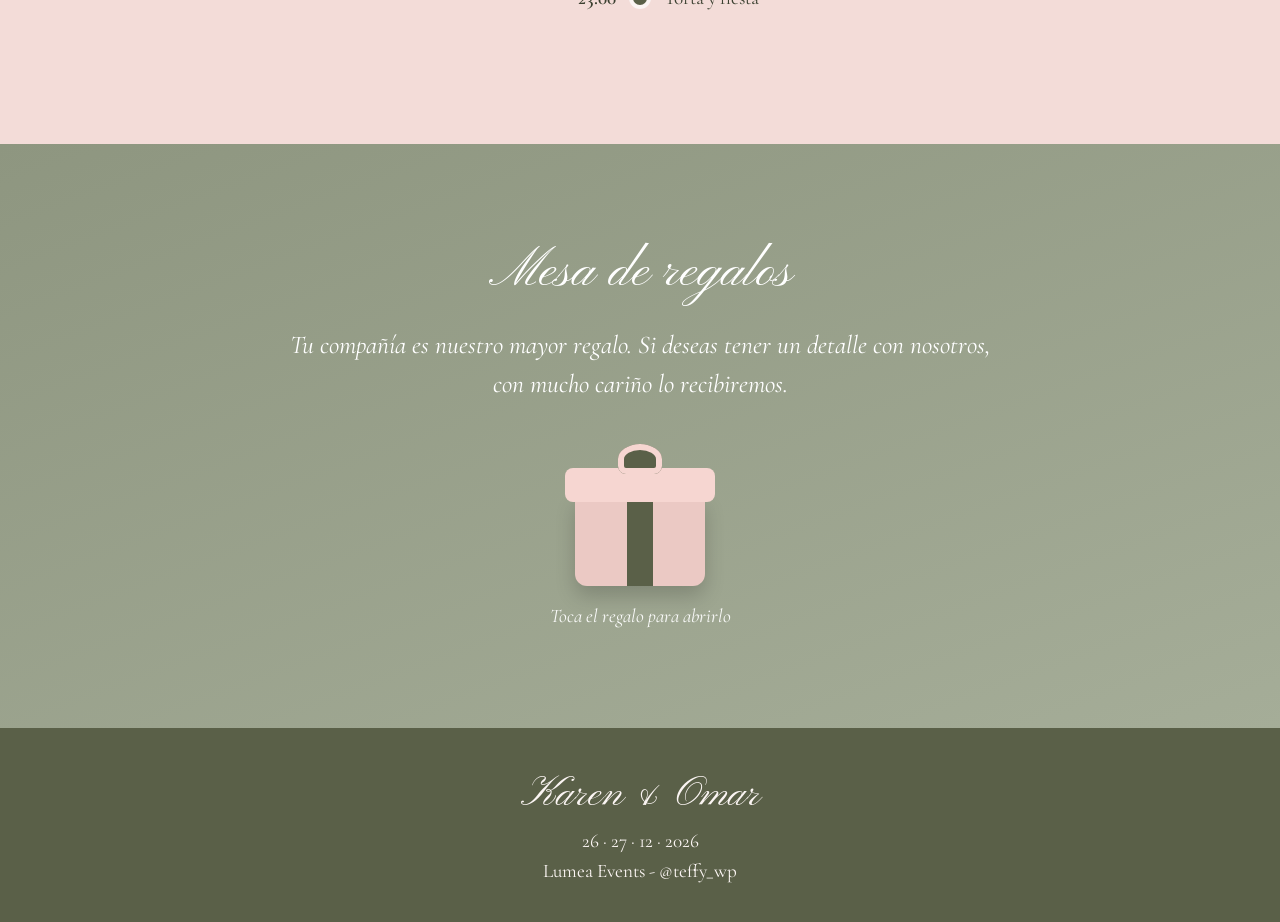
==== commit 12a273a9: "it was hidden map, and fixed styles to mobile version" ====
--- a/index.html
+++ b/index.html
@@ -149,7 +149,7 @@
 </section>
 
 <!-- 8. Mapa del salón -->
-<section class="band cream" id="mapa">
+<!-- <section class="band cream" id="mapa">
   <div class="wrap center">
     <h2>Recepción en el salón</h2>
     <p class="lead">Salón de Eventos Golden · 17:00 hrs</p>
@@ -158,7 +158,7 @@
     </div>
     <a class="btn dk" target="_blank" rel="noopener" href="https://maps.google.com/maps/search/Salon%20de%20Eventos%20GOLDEN/@-17.40322733,-66.27328696,17z?hl=es">Abrir en Google Maps</a>
   </div>
-</section>
+</section> -->
 
 <!-- 9. Cronograma -->
 <section class="band blush" id="cronograma">
--- a/css/styles.css
+++ b/css/styles.css
@@ -26,7 +26,7 @@
 :focus-visible{outline:3px solid var(--clay);outline-offset:3px}
 
 /* Portada */
-.hero{min-height:100svh;display:grid;place-items:center;position:relative;padding:1.5rem;background:radial-gradient(circle at 50% 40%,#fff,var(--cream) 70%)}
+.hero{min-height:100svh;display:grid;place-items:center;position:relative;overflow:hidden;padding:1.5rem;background:radial-gradient(circle at 50% 40%,#fff,var(--cream) 70%)}
 .deco{position:absolute;width:clamp(150px,34vw,340px);height:clamp(150px,34vw,340px);pointer-events:none;overflow:visible}
 img.deco{object-fit:contain}
 .tl{top:-4%;left:-6%;transform:scale(1.2) rotate(127deg); opacity: 0.5;}.tr{top:-4%;right:-6%;transform:scale(1.2) rotate(232deg); opacity: 0.5;}
@@ -37,9 +37,10 @@
 .arch-flor{bottom:-17%;left:52%;transform:translateX(-50%) scale(1.8);width:62%;height:auto;aspect-ratio:1}
 
 /* Cuenta */
-.count{display:grid;grid-template-columns:repeat(2,1fr);gap:.9rem;max-width:520px;margin:0 auto}
-.count div{padding:.6rem .5rem;border:1px solid rgba(251,245,243,.4);border-radius:20px}
-.count b{display:block;font-size:clamp(2.4rem,9vw,3.6rem);font-weight:600;line-height:1.1}
+.count{display:flex;justify-content:center;align-items:flex-start;gap:clamp(.7rem,5vw,3rem)}
+.count div{flex:0 1 auto;min-width:0;padding:0;border:0;text-align:center}
+.count b{display:block;font-size:clamp(2rem,10vw,3.8rem);font-weight:600;line-height:1.1}
+.count span{display:block;font-size:clamp(.85rem,3.4vw,1.2rem)}
 
 /* Galería */
 .gallery{overflow:hidden;border-radius:24px}
@@ -53,7 +54,7 @@
 
 /* Cronograma */
 .tl-list{list-style:none;padding:0;text-align:left;margin-top:1.5rem}
-.tl-list li{display:grid;grid-template-columns:15.2rem 22px 1fr;gap:.8rem;align-items:start;min-height:64px;position:relative}
+.tl-list li{display:grid;grid-template-columns:4.2rem 22px 1fr;gap:.8rem;align-items:start;min-height:64px;position:relative}
 .tl-list time{text-align:right;font-weight:600}
 .tl-list i{width:14px;height:14px;border-radius:50%;background:var(--olive);box-shadow:0 0 0 4px #fbf5f3;margin:.45rem auto 0;position:relative;z-index:1}
 .tl-list li:not(:last-child) i::after{content:"";position:absolute;left:50%;top:14px;width:2px;height:calc(64px - 14px + 0px);background:rgba(90,96,72,.4);transform:translateX(-50%)}
@@ -83,7 +84,7 @@
 .foot{background:var(--olive);color:var(--cream);padding:2.2rem 1rem}.foot .script{font-size:2.6rem}
 
 /* Sobre */
-#intro{position:fixed;inset:0;z-index:100;display:flex;flex-direction:column;align-items:center;justify-content:center;gap:2.2rem;background:radial-gradient(circle at 50% 40%,#fff,var(--blush));transition:opacity 1s,visibility 1s}
+#intro{position:fixed;inset:0;overflow:hidden;z-index:100;display:flex;flex-direction:column;align-items:center;justify-content:center;gap:2.2rem;background:radial-gradient(circle at 50% 40%,#fff,var(--blush));transition:opacity 1s,visibility 1s}
 #intro.gone{opacity:0;visibility:hidden}
 .idec{position:absolute;width:clamp(150px,42vw,320px);height:auto;object-fit:contain;pointer-events:none;z-index:0}
 .idec.tl{top:-4%;left:-6%;transform:scale(1.2) rotate(127deg); opacity: 0.5;}
@@ -111,9 +112,8 @@
  .grid2{grid-template-columns:repeat(2,1fr);gap:1.6rem}
  .card{padding:2.2rem 1.8rem}
  .gtrack{--vis:3}
- .count{grid-template-columns:repeat(4,1fr);max-width:760px}
  .map iframe{height:440px}
  .arch{min-height:620px}
- .tl-list li{grid-template-columns:20rem 22px 1fr}
+ .tl-list li{grid-template-columns:1fr 22px 1fr}
 }
-@media(prefers-reduced-motion:reduce){*{transition-duration:.01s!important;animation:none!important;scroll-behavior:auto!important}}
+@media(prefers-reduced-motion:reduce){*{transition-duration:.01s!important;animation:none!important;scroll-behavior:auto!important}}
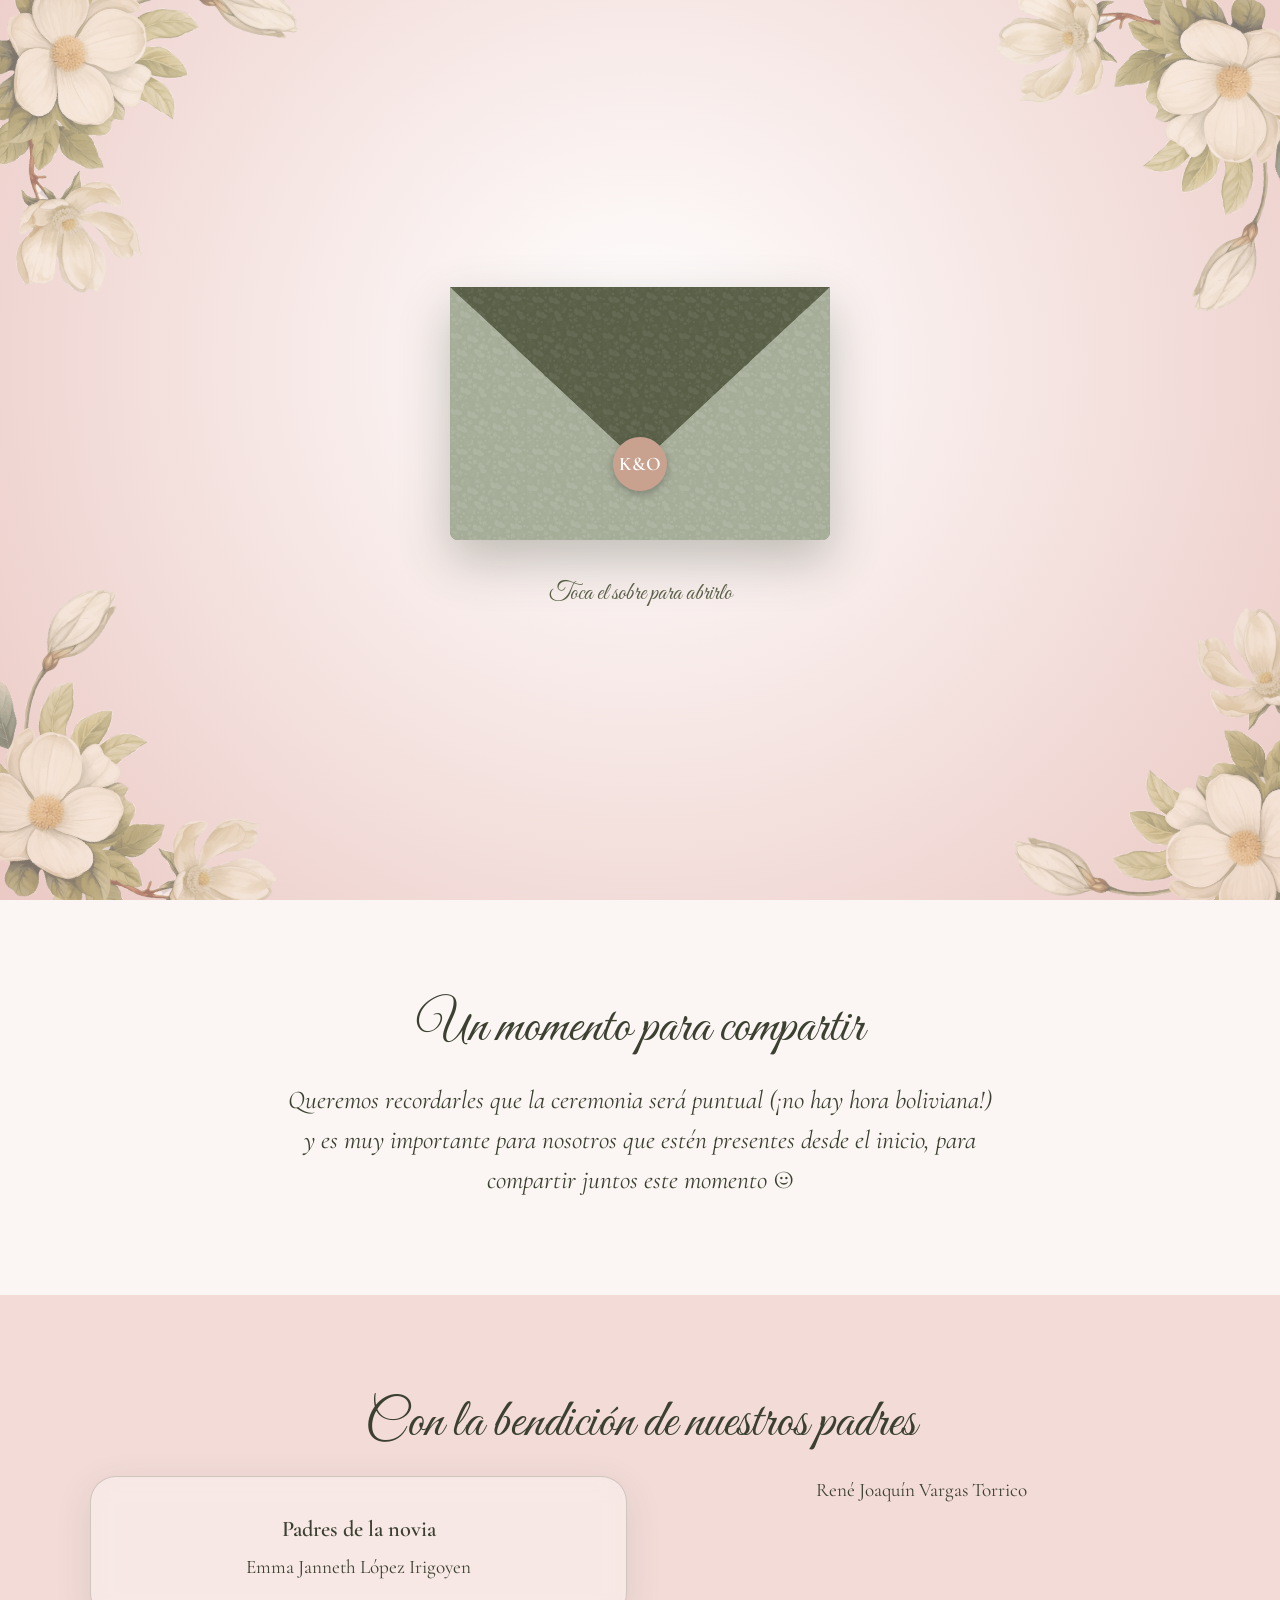
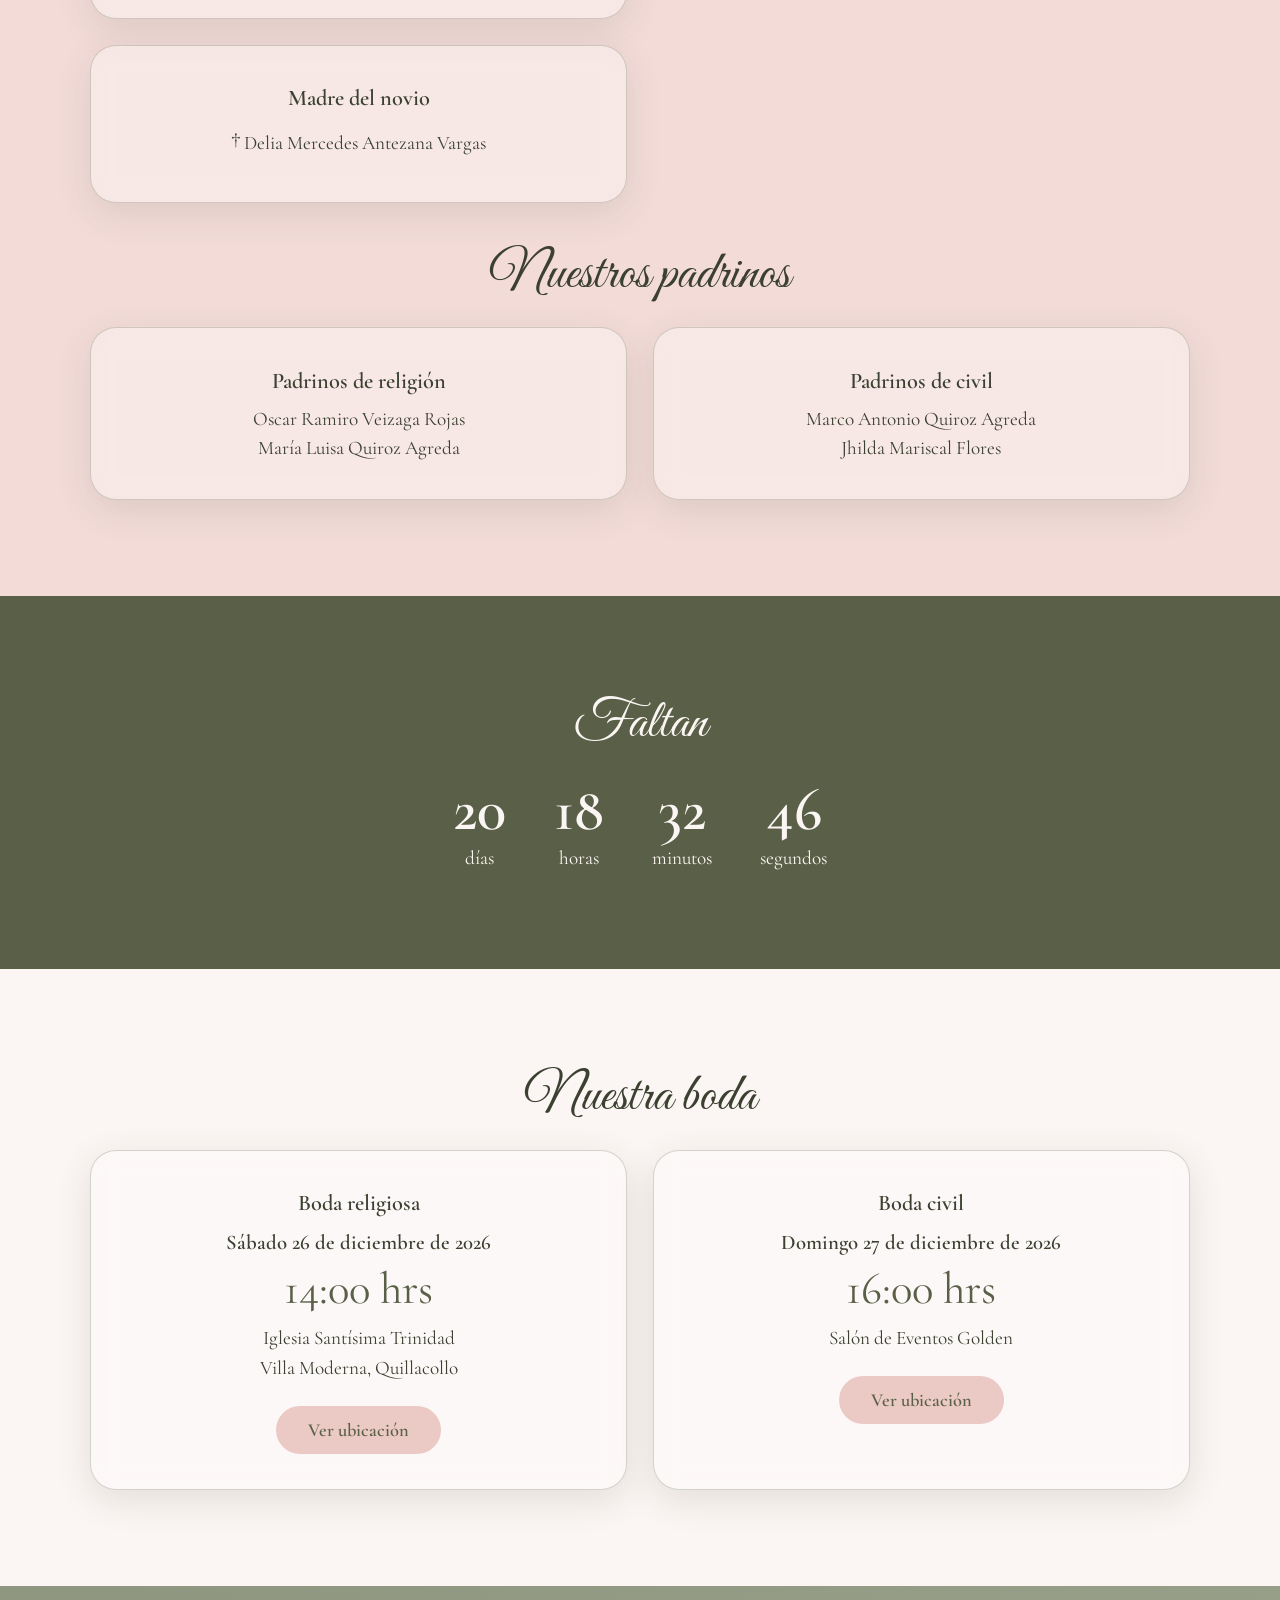
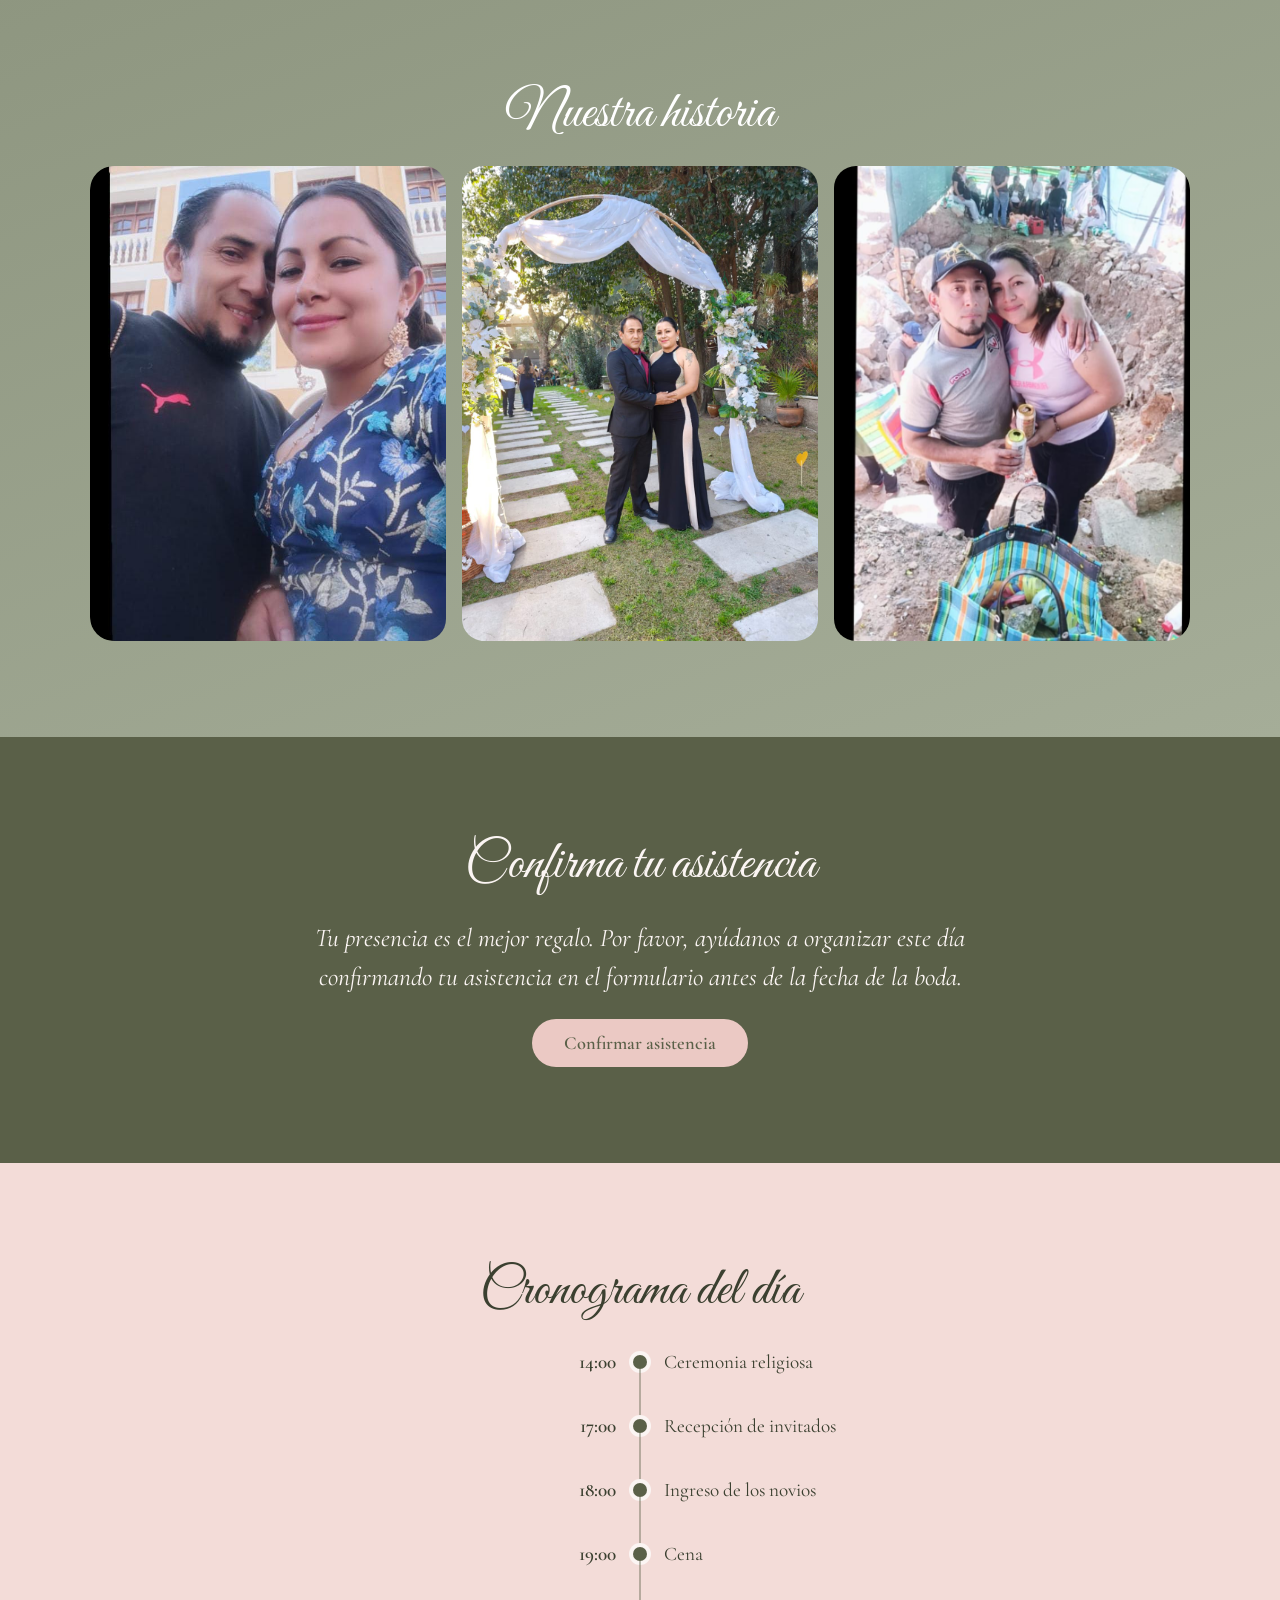
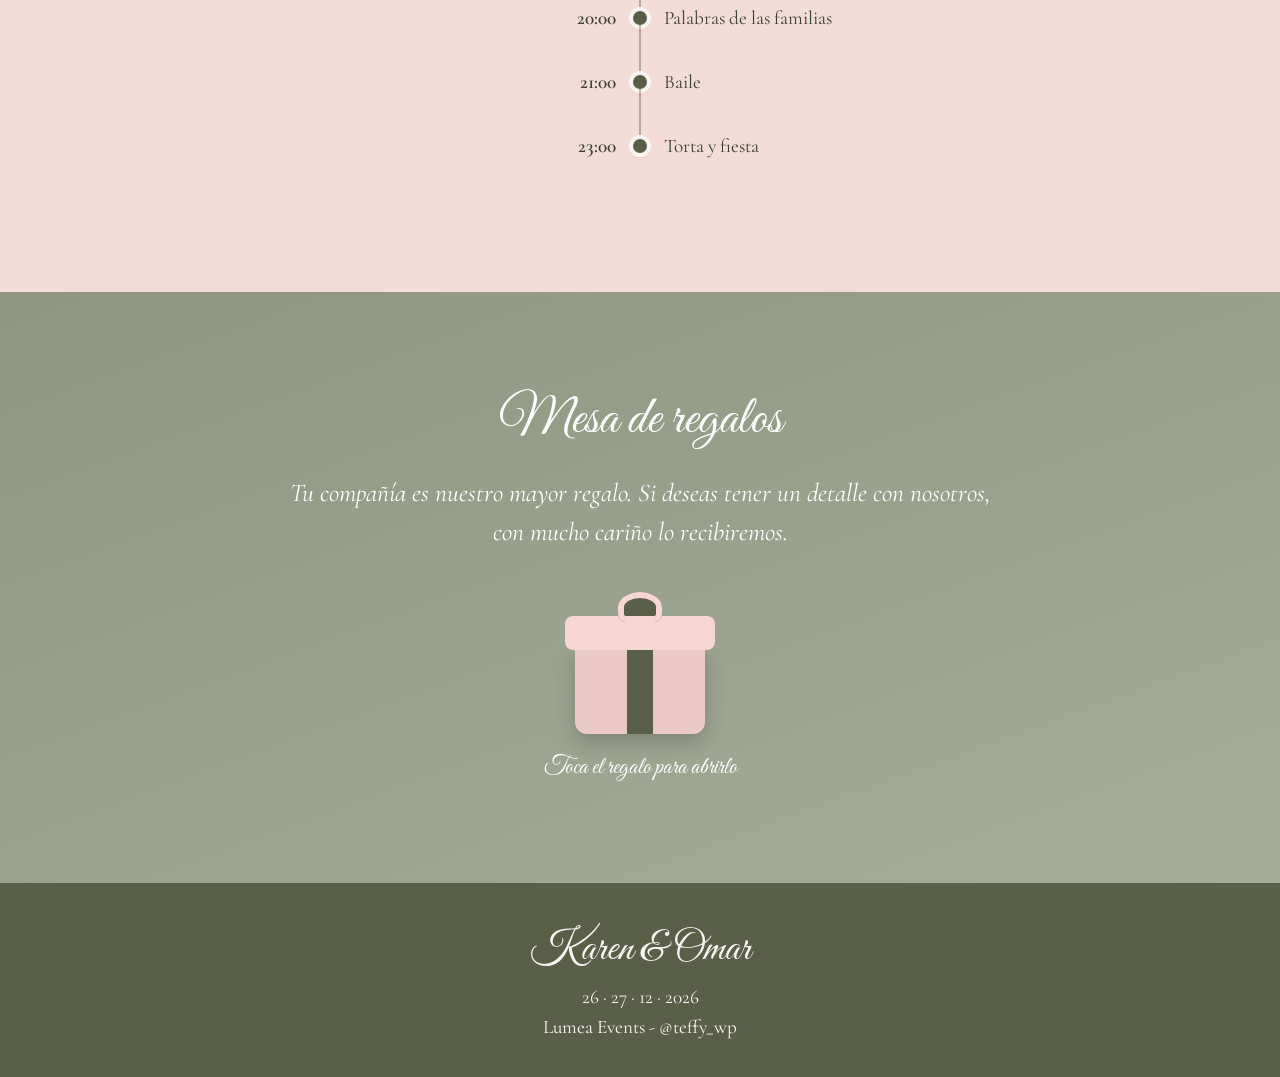
==== commit 9beac7e0: "it was changed font family and added animations" ====
--- a/index.html
+++ b/index.html
@@ -7,7 +7,7 @@
 <meta name="theme-color" content="#5a6048">
 <link rel="preconnect" href="https://fonts.googleapis.com">
 <link rel="preconnect" href="https://fonts.gstatic.com" crossorigin>
-<link href="https://fonts.googleapis.com/css2?family=Cormorant+Garamond:ital,wght@0,400;0,600;1,400&family=Pinyon+Script&display=swap" rel="stylesheet">
+<link href="https://fonts.googleapis.com/css2?family=Cormorant+Garamond:ital,wght@0,400;0,600;1,400&family=Great+Vibes&display=swap" rel="stylesheet">
 <link rel="stylesheet" href="css/styles.css">
 </head>
 <body class="lock">
@@ -48,8 +48,18 @@
 
 <div class="env" id="env" role="button" tabindex="0" aria-label="Abrir invitación">
   <div class="letter"><small>Estás invitado</small><span class="script">Karen & Omar</span></div>
-  <svg class="pocket" viewBox="0 0 300 200" preserveAspectRatio="none" aria-hidden="true"><path d="M0 0L150 140L300 0V200H0Z" fill="#a5ad98"/></svg>
-  <svg class="flap" viewBox="0 0 300 140" preserveAspectRatio="none" aria-hidden="true"><path d="M0 0H300L150 140Z" fill="#5a6048"/></svg>
+  <!-- <svg class="pocket" viewBox="0 0 300 200" preserveAspectRatio="none" aria-hidden="true"><path d="M0 0L150 140L300 0V200H0Z" fill="#a5ad98"/></svg> -->
+  <!-- <svg class="flap" viewBox="0 0 300 140" preserveAspectRatio="none" aria-hidden="true"><path d="M0 0H300L150 140Z" fill="#5a6048"/></svg> -->
+   <svg class="pocket" viewBox="0 0 300 200" preserveAspectRatio="none" aria-hidden="true">
+      <defs><pattern id="patA" width="60" height="60" patternUnits="userSpaceOnUse"><image href="img/patron.svg" width="60" height="60"/></pattern></defs>
+      <path d="M0 0L150 140L300 0V200H0Z" fill="#a5ad98"/>
+      <path d="M0 0L150 140L300 0V200H0Z" fill="url(#patA)" opacity=".25"/>
+    </svg>
+    <svg class="flap" viewBox="0 0 300 140" preserveAspectRatio="none" aria-hidden="true">
+      <defs><pattern id="patB" width="60" height="60" patternUnits="userSpaceOnUse"><image href="img/patron.svg" width="60" height="60"/></pattern></defs>
+      <path d="M0 0H300L150 140Z" fill="#5a6048"/>
+      <path d="M0 0H300L150 140Z" fill="url(#patB)" opacity=".15"/>
+    </svg>
   <div class="seal">K&amp;O</div>
 </div>
   <p class="tap">Toca el sobre para abrirlo</p>
@@ -84,8 +94,12 @@
   <div class="wrap center">
     <h2>Con la bendición de nuestros padres</h2>
     <div class="grid2">
-      <div class="glass card"><h3>Padres de la novia</h3><p>Emma Janneth López Irigoyen</p></div>
-      <div class="glass card"><h3>Padres del novio</h3><p>René Joaquín Vargas Torrico</p><p><span class="cruz" title="En memoria">†</span> Delia Mercedes Antezana Vargas</p></div>
+      <div class="glass card"><h3>Padres de la novia</h3>
+        <p>Emma Janneth López Irigoyen</p></div>
+        <p>René Joaquín Vargas Torrico</p>
+      <div class="glass card">
+        <h3>Madre del novio</h3>
+        <p class="names"><span class="cruz" title="En memoria">†</span> Delia Mercedes Antezana Vargas</p></div>
     </div>
     <h2 class="sub">Nuestros padrinos</h2>
     <div class="grid2">
@@ -207,4 +221,4 @@
 
 <script src="js/main.js"></script>
 </body>
-</html>
+</html>
--- a/css/styles.css
+++ b/css/styles.css
@@ -4,7 +4,7 @@
 body{font-family:"Cormorant Garamond",Georgia,serif;font-size:1.2rem;line-height:1.55;color:var(--ink);background:var(--cream);overflow-x:hidden}
 body.lock{overflow:hidden;height:100vh}
 .wrap{width:min(1100px,100%);margin:0 auto}.narrow{width:min(720px,100%)}.center{text-align:center}
-h1,h2,.script{font-family:"Pinyon Script","Brush Script MT",cursive;font-weight:400}
+h1,h2,.script{font-family:"Great Vibes","Brush Script MT",cursive;font-weight:400}
 h2{font-size:clamp(2.2rem,8vw,3.4rem);line-height:1.2;margin-bottom:1.2rem}
 h2.sub{margin-top:2.5rem}
 h3{font-size:1.4rem;font-weight:600;margin-bottom:.4rem}
@@ -22,7 +22,8 @@
 .big{font-size:1.3rem;font-weight:600}
 .time{font-size:2.8rem;line-height:1.2;margin:.2rem 0 .5rem;color:var(--olive)}
 .fill{opacity:.6;font-style:italic}
-.cruz{font-size:1.2em;margin-right:.2rem}
+.names{display:flex; justify-content:center;align-items:center;}
+.cruz{font-size:1.5em;margin-right:.2rem;}
 :focus-visible{outline:3px solid var(--clay);outline-offset:3px}
 
 /* Portada */
@@ -116,4 +117,15 @@
  .arch{min-height:620px}
  .tl-list li{grid-template-columns:1fr 22px 1fr}
 }
-@media(prefers-reduced-motion:reduce){*{transition-duration:.01s!important;animation:none!important;scroll-behavior:auto!important}}+@media(prefers-reduced-motion:reduce){*{transition-duration:.01s!important;animation:none!important;scroll-behavior:auto!important}}
+
+/* Animaciones al hacer scroll */
+main>section{overflow-x:clip}
+.rv{opacity:0;transition:opacity .9s ease var(--d,0s),transform .9s cubic-bezier(.2,.7,.2,1) var(--d,0s)}
+.rv.up{transform:translateY(34px)}
+.rv.zoom{transform:scale(.9)}
+.rv.left{transform:translateX(-26px)}
+.rv.in{opacity:1;transform:none}
+
+/* Textos cortos en cursiva con Great Vibes */
+.tap,.tap2{font-family:"Great Vibes","Brush Script MT",cursive;font-style:normal;font-size:1.5rem}
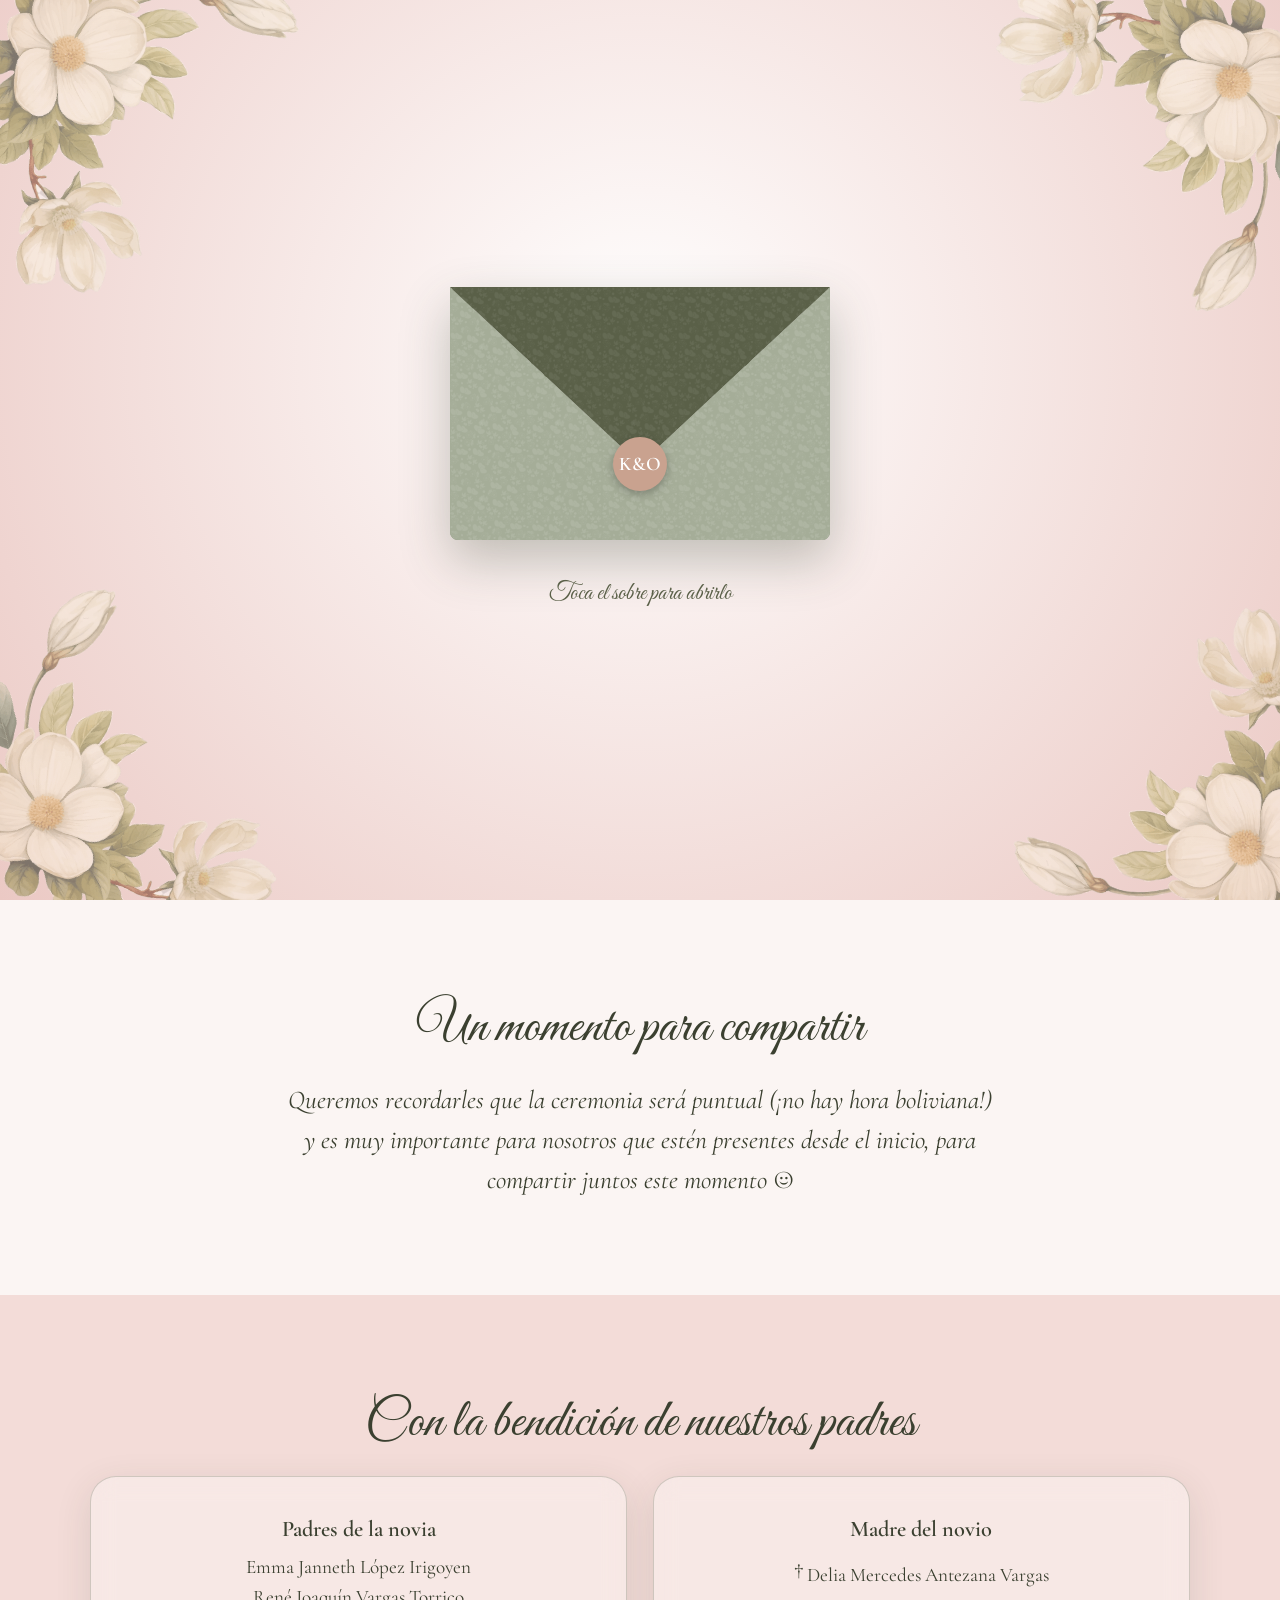
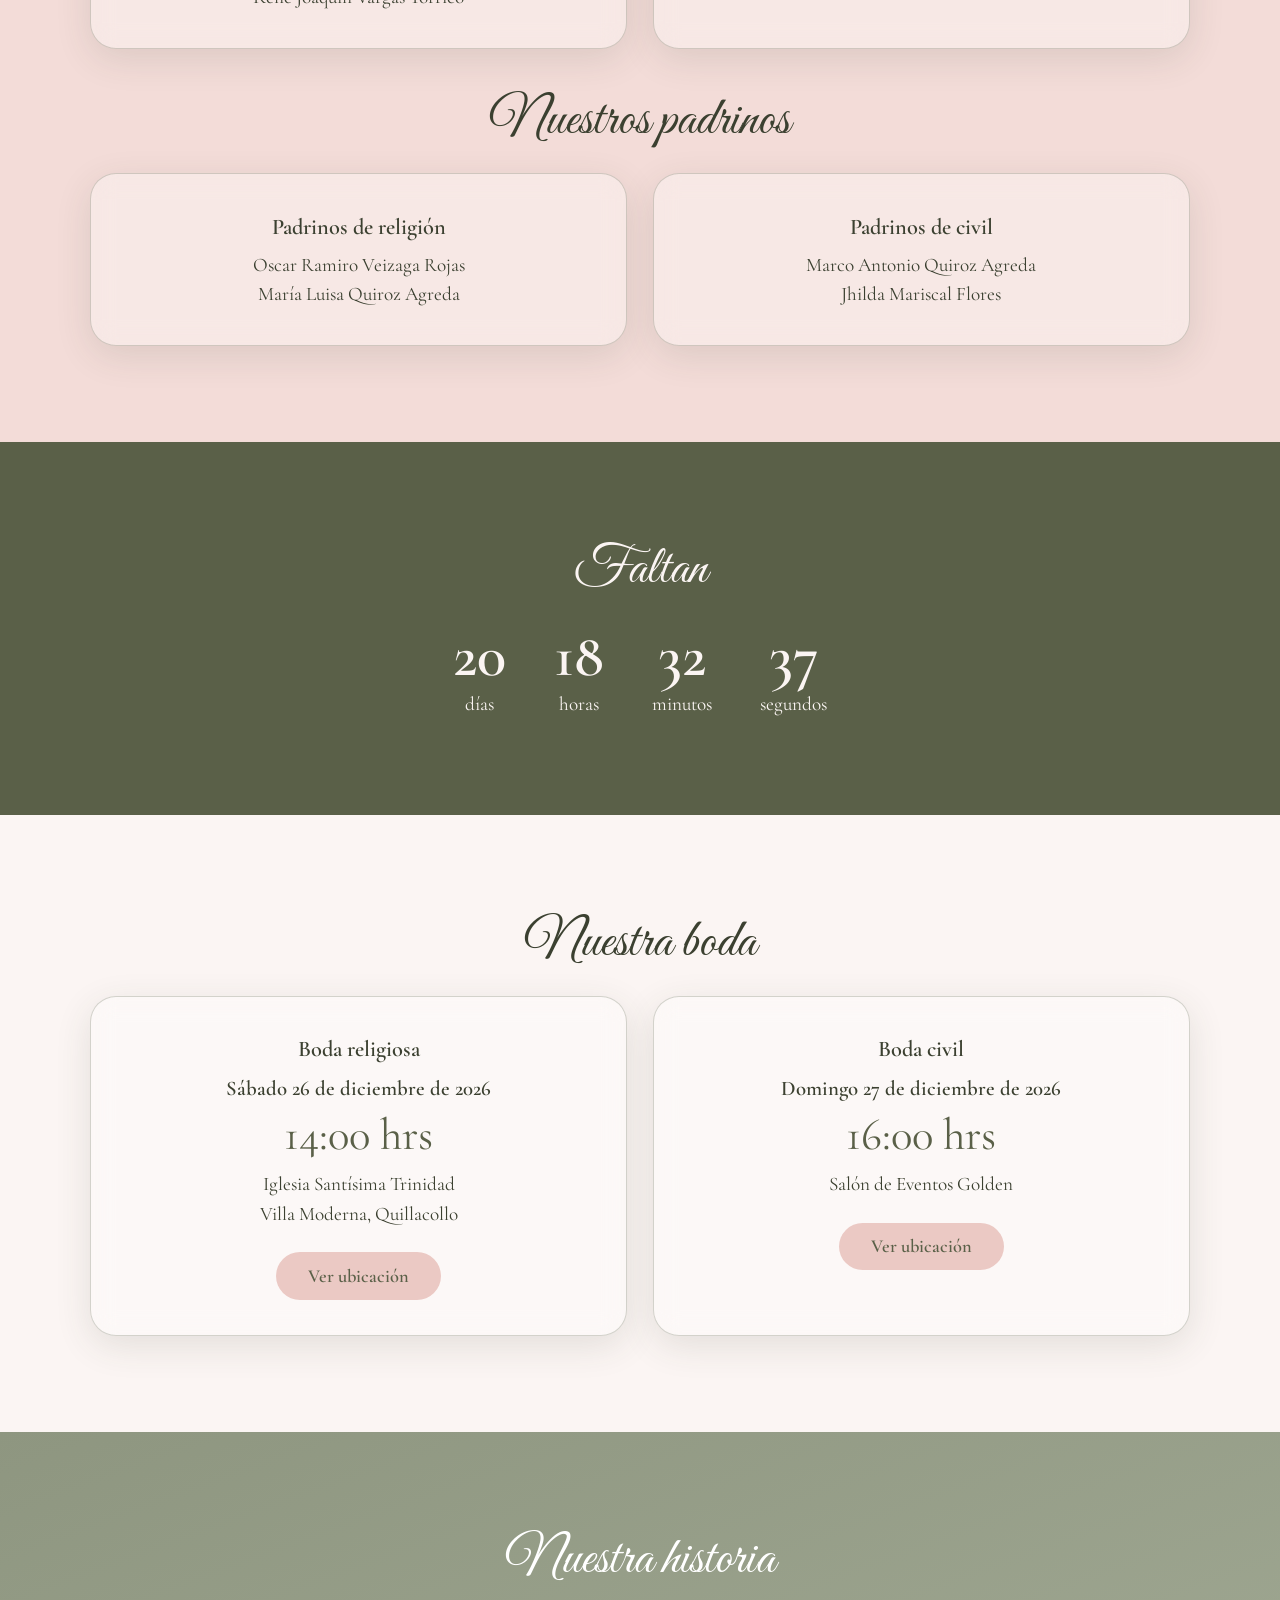
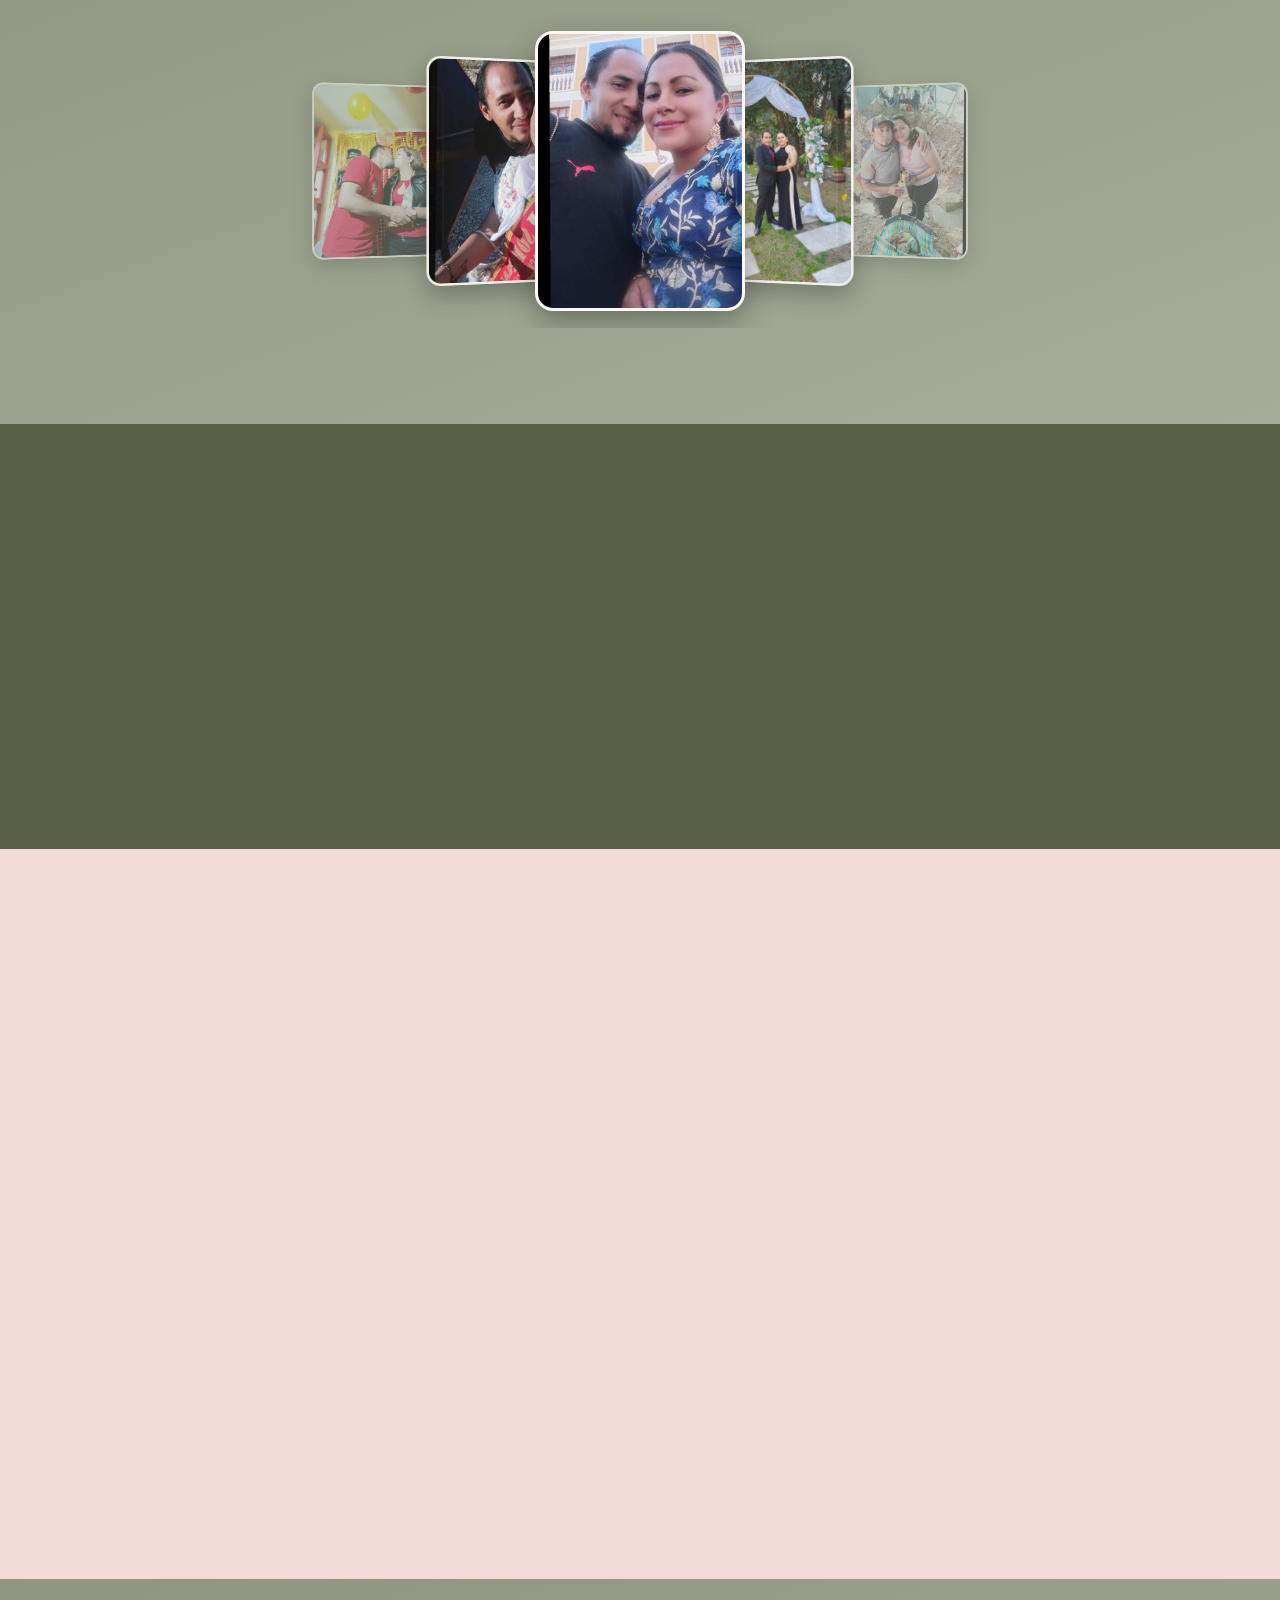
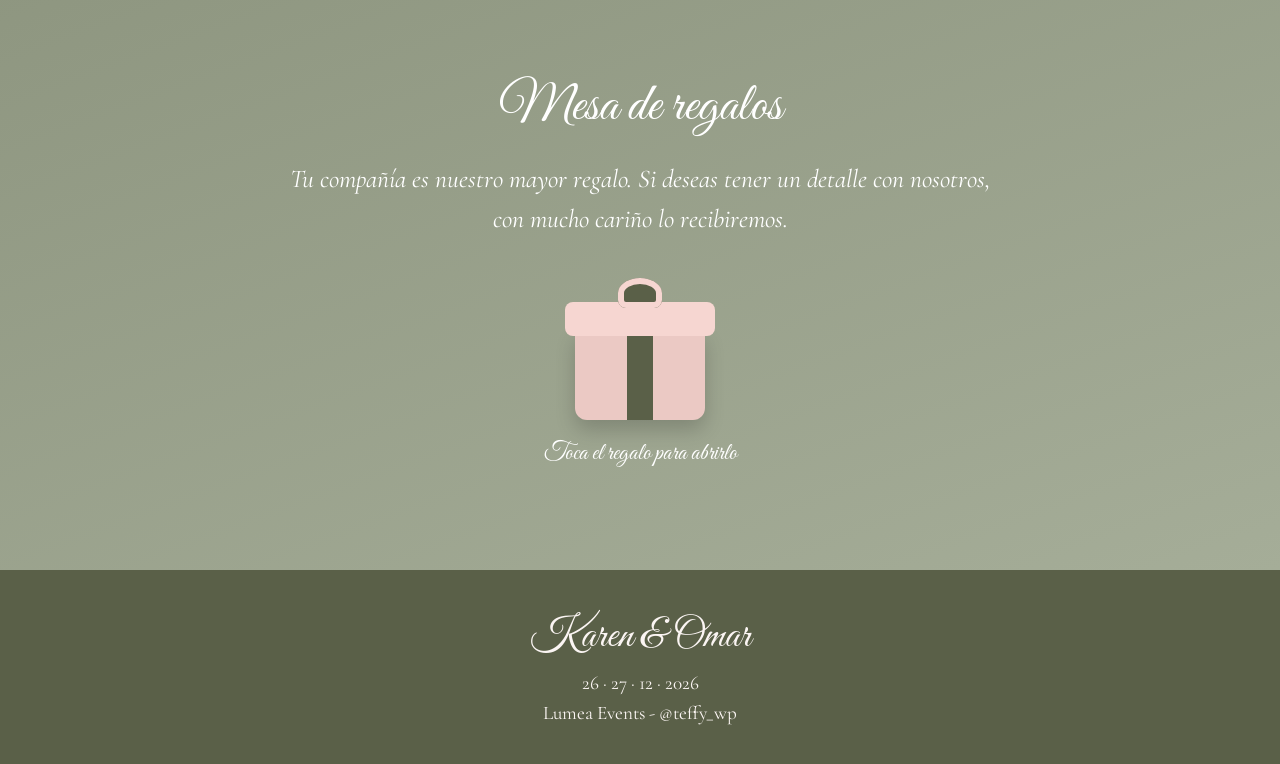
==== commit c669f094: "feat: changed images carrousel" ====
--- a/index.html
+++ b/index.html
@@ -95,8 +95,9 @@
     <h2>Con la bendición de nuestros padres</h2>
     <div class="grid2">
       <div class="glass card"><h3>Padres de la novia</h3>
-        <p>Emma Janneth López Irigoyen</p></div>
+        <p>Emma Janneth López Irigoyen</p>
         <p>René Joaquín Vargas Torrico</p>
+      </div>
       <div class="glass card">
         <h3>Madre del novio</h3>
         <p class="names"><span class="cruz" title="En memoria">†</span> Delia Mercedes Antezana Vargas</p></div>
--- a/css/styles.css
+++ b/css/styles.css
@@ -128,4 +128,9 @@
 .rv.in{opacity:1;transform:none}
 
 /* Textos cortos en cursiva con Great Vibes */
-.tap,.tap2{font-family:"Great Vibes","Brush Script MT",cursive;font-style:normal;font-size:1.5rem}+.tap,.tap2{font-family:"Great Vibes","Brush Script MT",cursive;font-style:normal;font-size:1.5rem}
+
+/* Galería: carrusel 3D */
+.gallery{--w:clamp(130px,38vw,210px);height:calc(var(--w)*1.5);border-radius:0}
+.gallery .gtrack{display:block;position:relative;height:100%;gap:0;perspective:1100px}
+.gallery .gtrack .slide{position:absolute;left:50%;top:50%;flex:none;width:var(--w);aspect-ratio:3/4;border-radius:18px;border:3px solid rgba(255,255,255,.85);box-shadow:0 12px 30px rgba(0,0,0,.3);transition:transform 1.1s cubic-bezier(.4,0,.2,1),opacity 1.1s ease;will-change:transform,opacity}
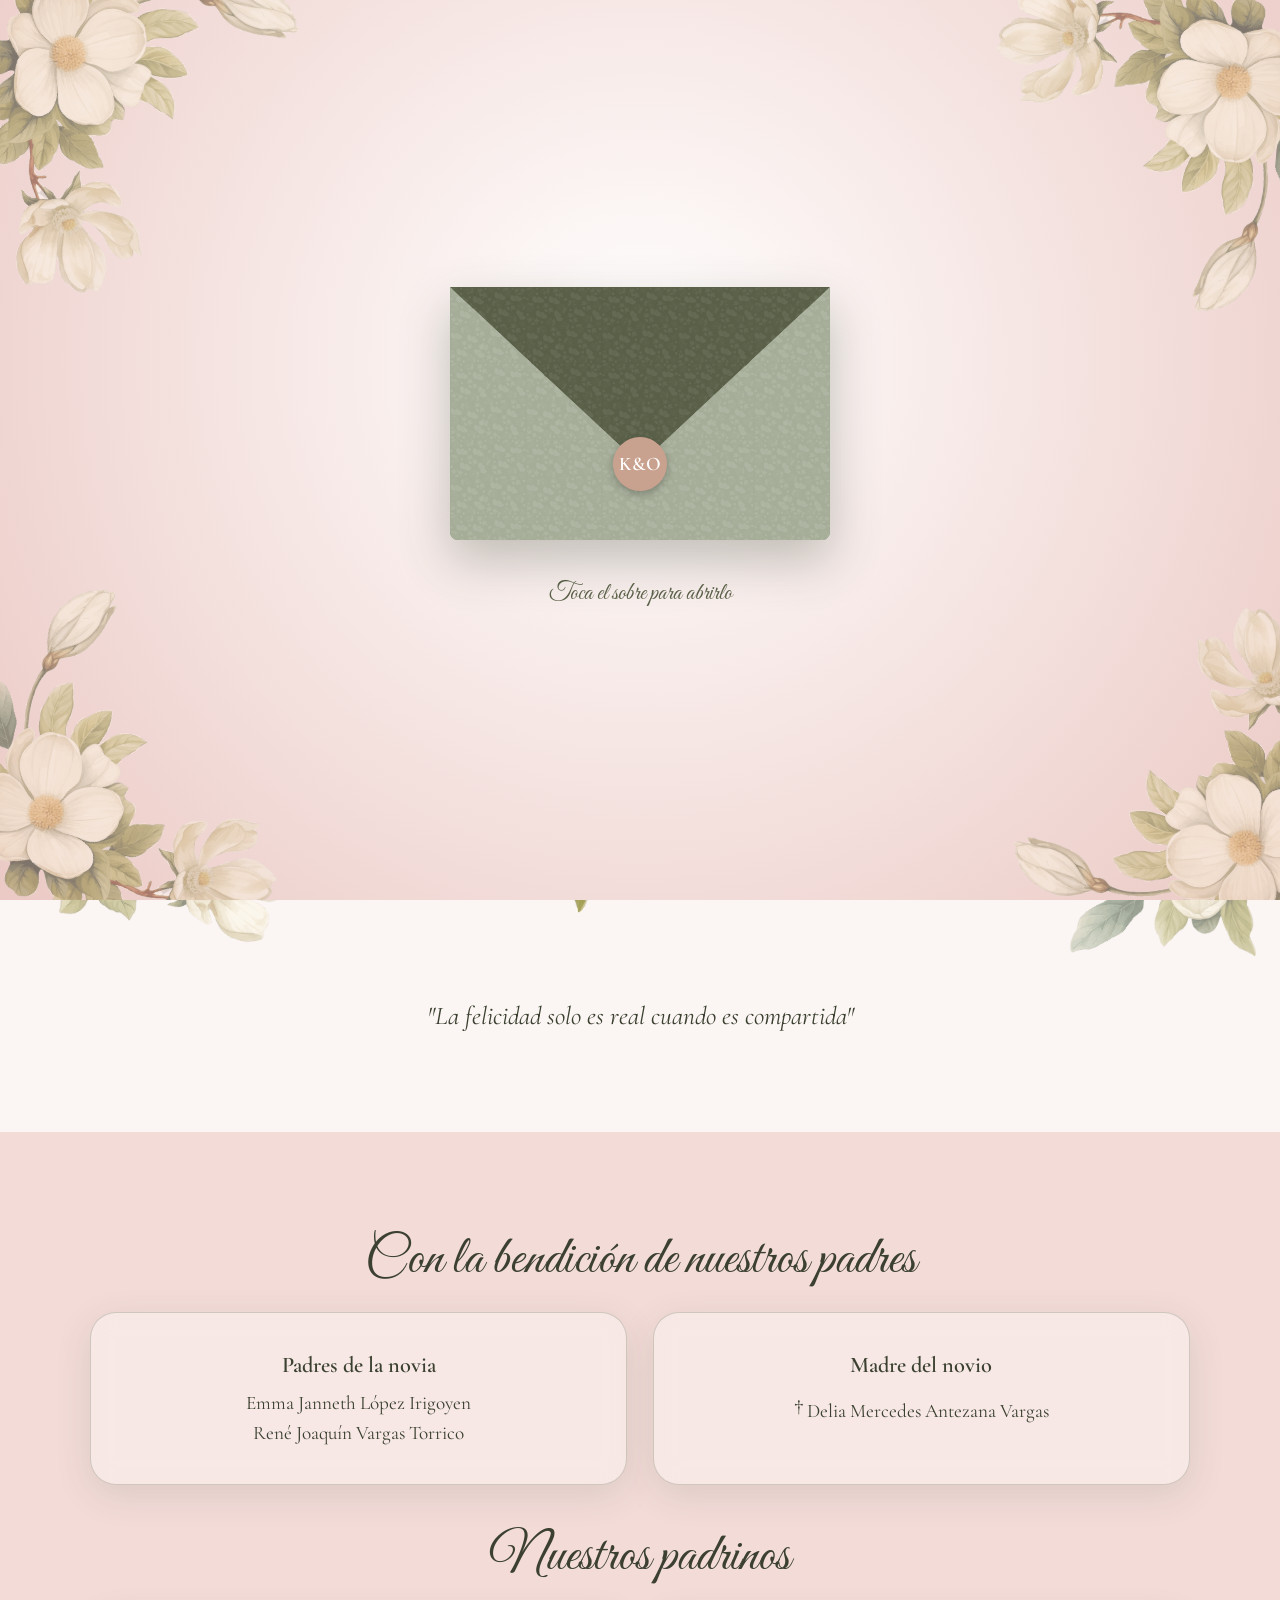
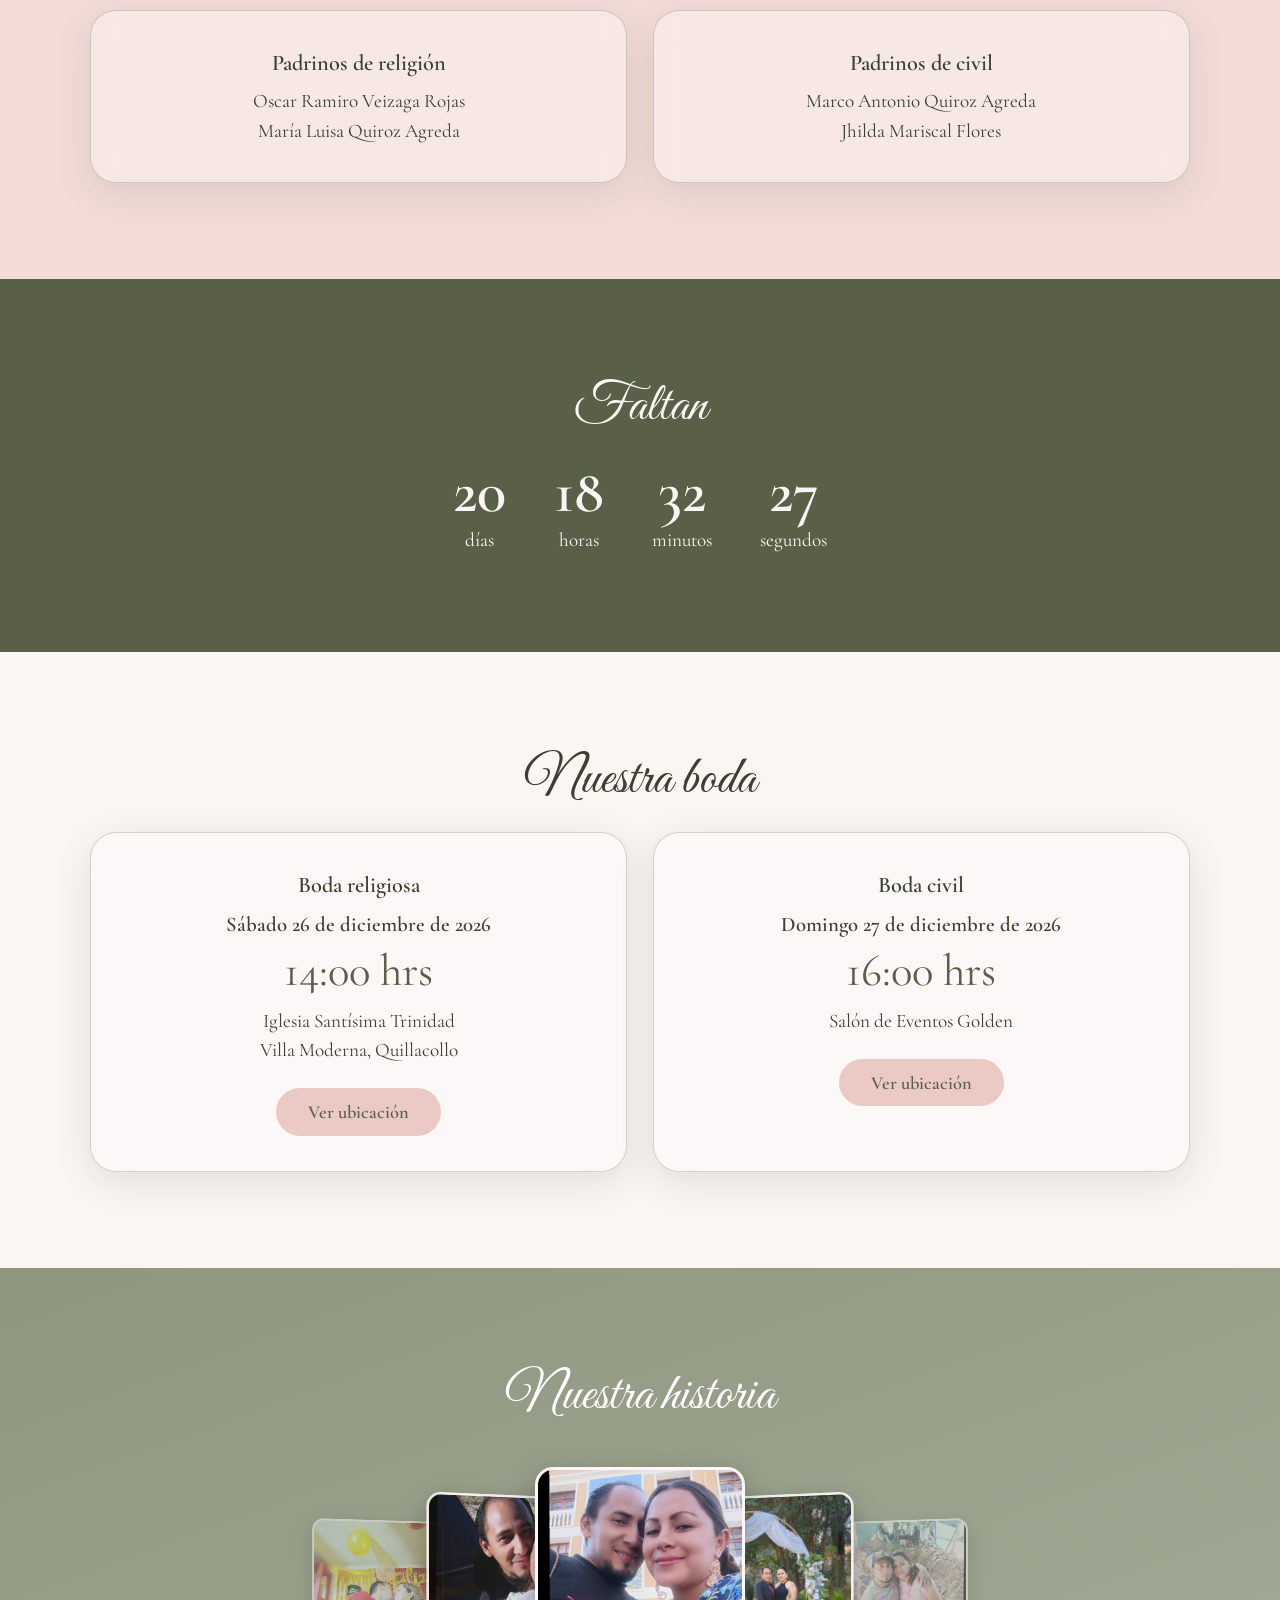
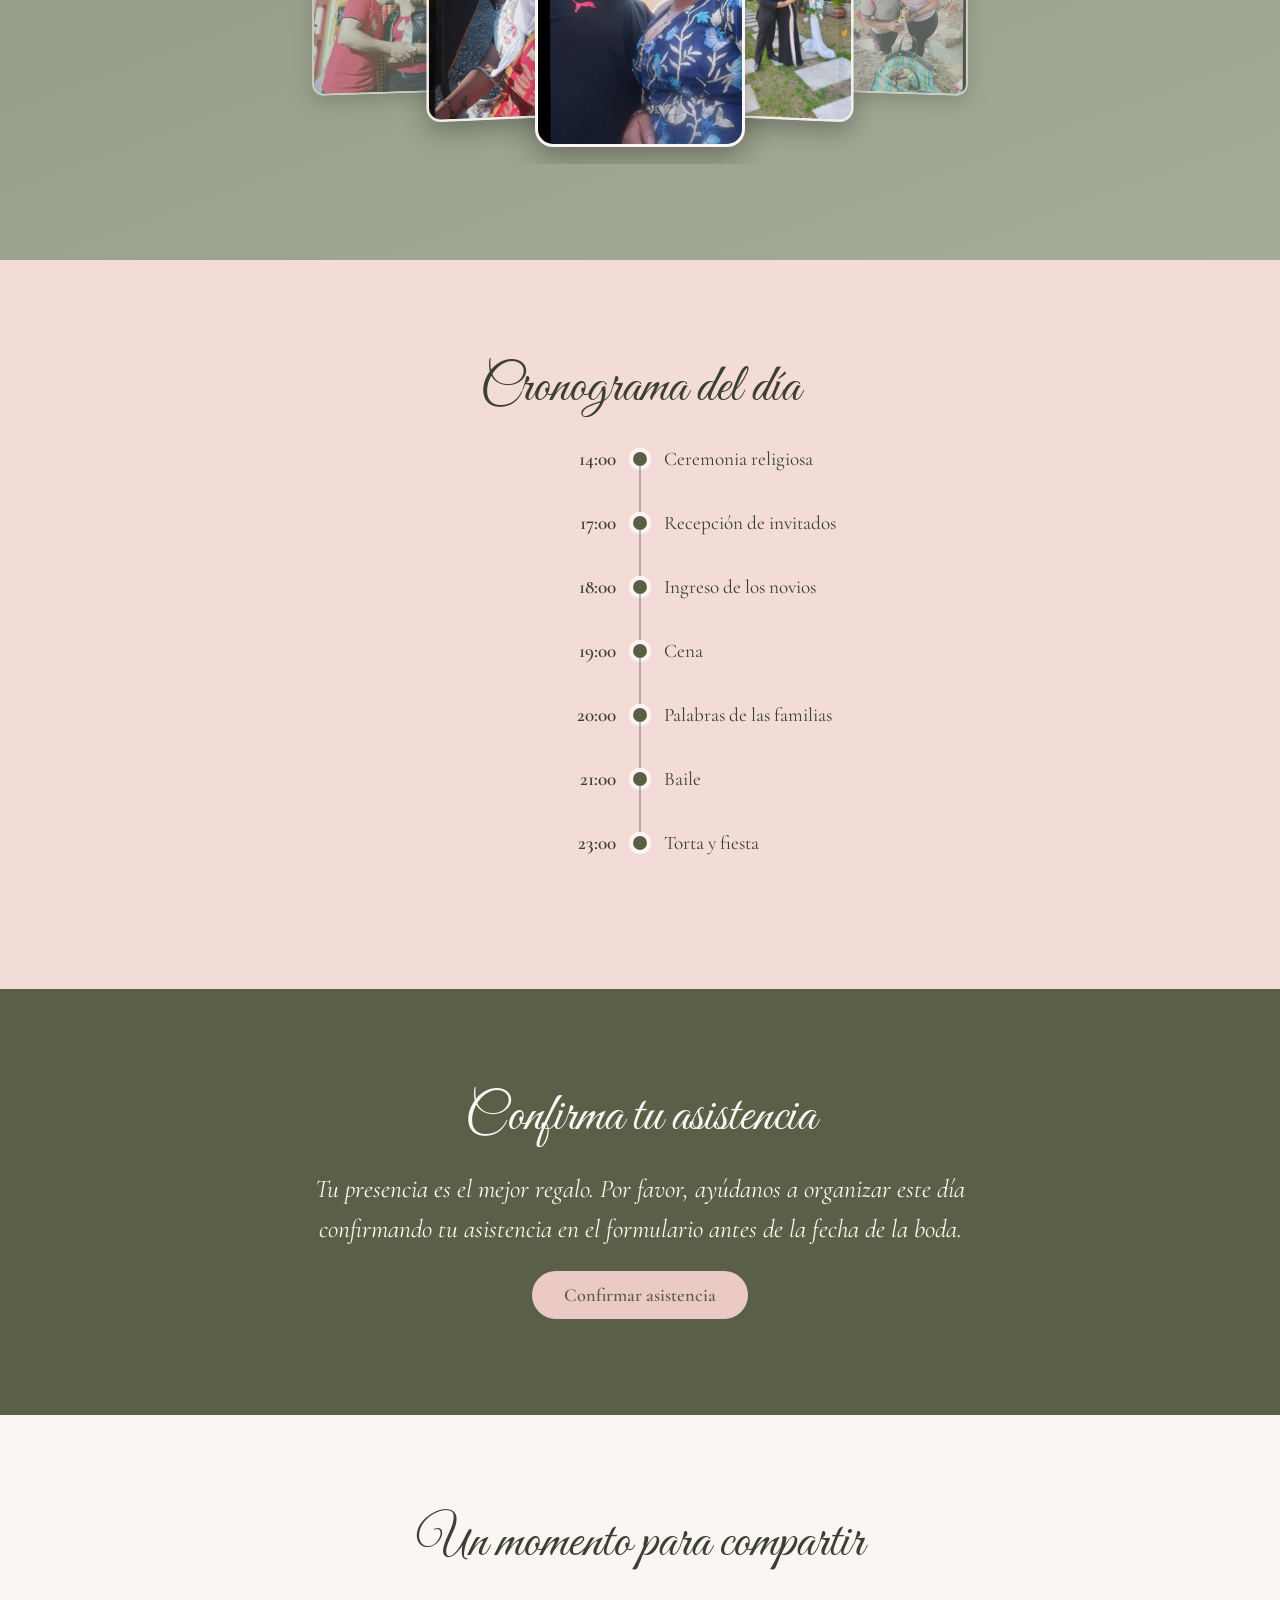
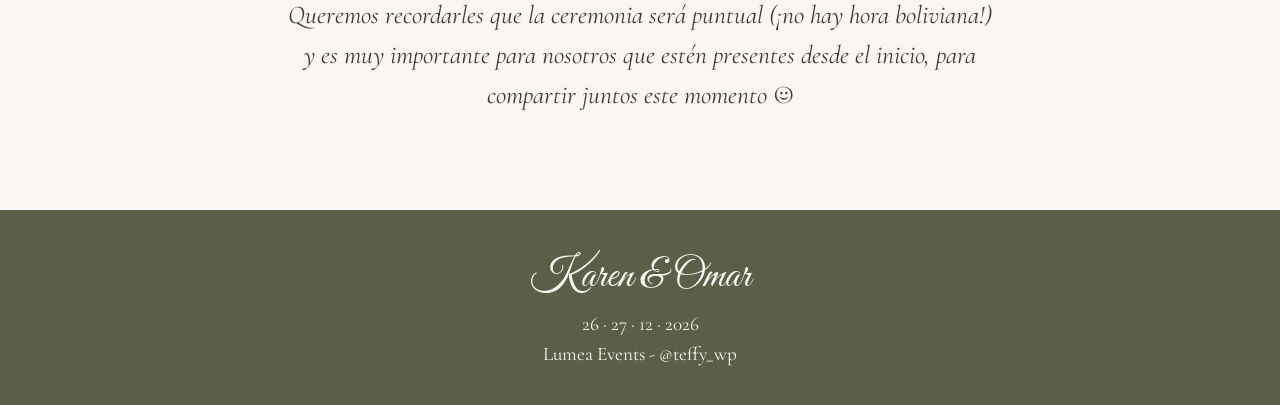
==== commit 2b7b0ab6: "fix: it was changed section positions" ====
--- a/index.html
+++ b/index.html
@@ -81,11 +81,11 @@
   </div>
 </header>
 
+
 <!-- 2. Mensaje -->
 <section class="band cream" id="mensaje">
   <div class="wrap narrow center">
-    <h2>Un momento para compartir</h2>
-    <p class="lead">Queremos recordarles que la ceremonia será puntual (¡no hay hora boliviana!) y es muy importante para nosotros que estén presentes desde el inicio, para compartir juntos este momento ☺️</p>
+    <p class="lead">"La felicidad solo es real cuando es compartida"</p>
   </div>
 </section>
 
@@ -154,15 +154,6 @@
   </div>
 </section>
 
-<!-- 7. Confirmación -->
-<section class="band dark" id="confirmar">
-  <div class="wrap narrow center">
-    <h2>Confirma tu asistencia</h2>
-    <p class="lead">Tu presencia es el mejor regalo. Por favor, ayúdanos a organizar este día confirmando tu asistencia en el formulario antes de la fecha de la boda.</p>
-    <a class="btn" target="_blank" rel="noopener" href="https://forms.gle/R388WSq6wuyytgeh7">Confirmar asistencia</a>
-  </div>
-</section>
-
 <!-- 8. Mapa del salón -->
 <!-- <section class="band cream" id="mapa">
   <div class="wrap center">
@@ -191,8 +182,25 @@
   </div>
 </section>
 
+<!-- 7. Confirmación -->
+<section class="band dark" id="confirmar">
+  <div class="wrap narrow center">
+    <h2>Confirma tu asistencia</h2>
+    <p class="lead">Tu presencia es el mejor regalo. Por favor, ayúdanos a organizar este día confirmando tu asistencia en el formulario antes de la fecha de la boda.</p>
+    <a class="btn" target="_blank" rel="noopener" href="https://forms.gle/R388WSq6wuyytgeh7">Confirmar asistencia</a>
+  </div>
+</section>
+
+<!-- 2. Mensaje -->
+<section class="band cream" id="mensaje">
+  <div class="wrap narrow center">
+    <h2>Un momento para compartir</h2>
+    <p class="lead">Queremos recordarles que la ceremonia será puntual (¡no hay hora boliviana!) y es muy importante para nosotros que estén presentes desde el inicio, para compartir juntos este momento ☺️</p>
+  </div>
+</section>
+
 <!-- 10. Regalos -->
-<section class="band sage" id="regalos">
+<!-- <section class="band sage" id="regalos">
   <div class="wrap narrow center">
     <h2>Mesa de regalos</h2>
     <p class="lead">Tu compañía es nuestro mayor regalo. Si deseas tener un detalle con nosotros, con mucho cariño lo recibiremos.</p>
@@ -202,7 +210,7 @@
     </button>
     <p class="tap2">Toca el regalo para abrirlo</p>
   </div>
-</section>
+</section> -->
 </main>
 
 <footer class="foot center">
--- a/css/styles.css
+++ b/css/styles.css
@@ -27,12 +27,13 @@
 :focus-visible{outline:3px solid var(--clay);outline-offset:3px}
 
 /* Portada */
-.hero{min-height:100svh;display:grid;place-items:center;position:relative;overflow:hidden;padding:1.5rem;background:radial-gradient(circle at 50% 40%,#fff,var(--cream) 70%)}
+.hero{min-height:100svh;display:grid;place-items:center;position:relative;z-index:2;overflow:visible;padding:1.5rem;background:radial-gradient(circle at 50% 42%,rgba(251,245,243,.96) 0 18%,rgba(251,245,243,.58) 38%,transparent 65%),linear-gradient(135deg,#dfe4d4 0%,#c2c9b3 52%,#d9bdb1 100%)}
+.hero::before{content:"";position:absolute;inset:0;z-index:0;background-image:repeating-linear-gradient(45deg,rgba(90,96,72,.09) 0 1px,transparent 1px 28px),repeating-linear-gradient(-45deg,rgba(201,162,143,.09) 0 1px,transparent 1px 28px),radial-gradient(circle,rgba(90,96,72,.22) 1px,transparent 1.5px),url("../img/patron.svg");background-position:center,center,center,center;background-size:auto,auto,18px 18px,clamp(220px,32vw,360px) clamp(220px,32vw,360px);background-repeat:repeat,repeat,repeat,repeat;opacity:.55;pointer-events:none}
 .deco{position:absolute;width:clamp(150px,34vw,340px);height:clamp(150px,34vw,340px);pointer-events:none;overflow:visible}
 img.deco{object-fit:contain}
 .tl{top:-4%;left:-6%;transform:scale(1.2) rotate(127deg); opacity: 0.5;}.tr{top:-4%;right:-6%;transform:scale(1.2) rotate(232deg); opacity: 0.5;}
 .bl{bottom:-8%;left:-6%;transform:scale(1.2) rotate(60deg); opacity: 0.5; z-index: 3}.br{bottom:-8%;right:-6%;transform:scale(1.2) rotate(314deg); opacity: 0.5; z-index: 3}
-.arch{position:relative;width:min(76vw,400px);min-height:min(118vw,620px);border-radius:999px;box-shadow:0 0 0 6px var(--cream),0 0 0 7.5px var(--olive),inset 0 0 0 1.5px var(--olive);display:flex;align-items:center;justify-content:center;z-index:1;background:rgba(255,255,255,.55)}
+.arch{position:relative;width:min(76vw,400px);min-height:min(118vw,620px);border-radius:999px;box-shadow:0 0 0 6px rgba(251,245,243,.92),0 0 0 7.5px var(--olive),inset 0 0 0 1.5px var(--olive);display:flex;align-items:center;justify-content:center;z-index:1;background:rgba(251,245,243,.78)}
 .arch h1{display:flex;flex-direction:column;align-items:center;color:var(--olive);line-height:1.1;margin-bottom:12%}
 .arch .n{font-size:clamp(4rem,17vw,6.8rem)}.arch .amp{font-size:clamp(2.4rem,9vw,3.6rem);color:var(--clay); font-family: "Cormorant Garamond",Georgia,serif;}
 .arch-flor{bottom:-17%;left:52%;transform:translateX(-50%) scale(1.8);width:62%;height:auto;aspect-ratio:1}
@@ -117,6 +118,7 @@
  .arch{min-height:620px}
  .tl-list li{grid-template-columns:1fr 22px 1fr}
 }
+@media(max-width:860px){.hero .bl,.hero .br{bottom:-3%}}
 @media(prefers-reduced-motion:reduce){*{transition-duration:.01s!important;animation:none!important;scroll-behavior:auto!important}}
 
 /* Animaciones al hacer scroll */
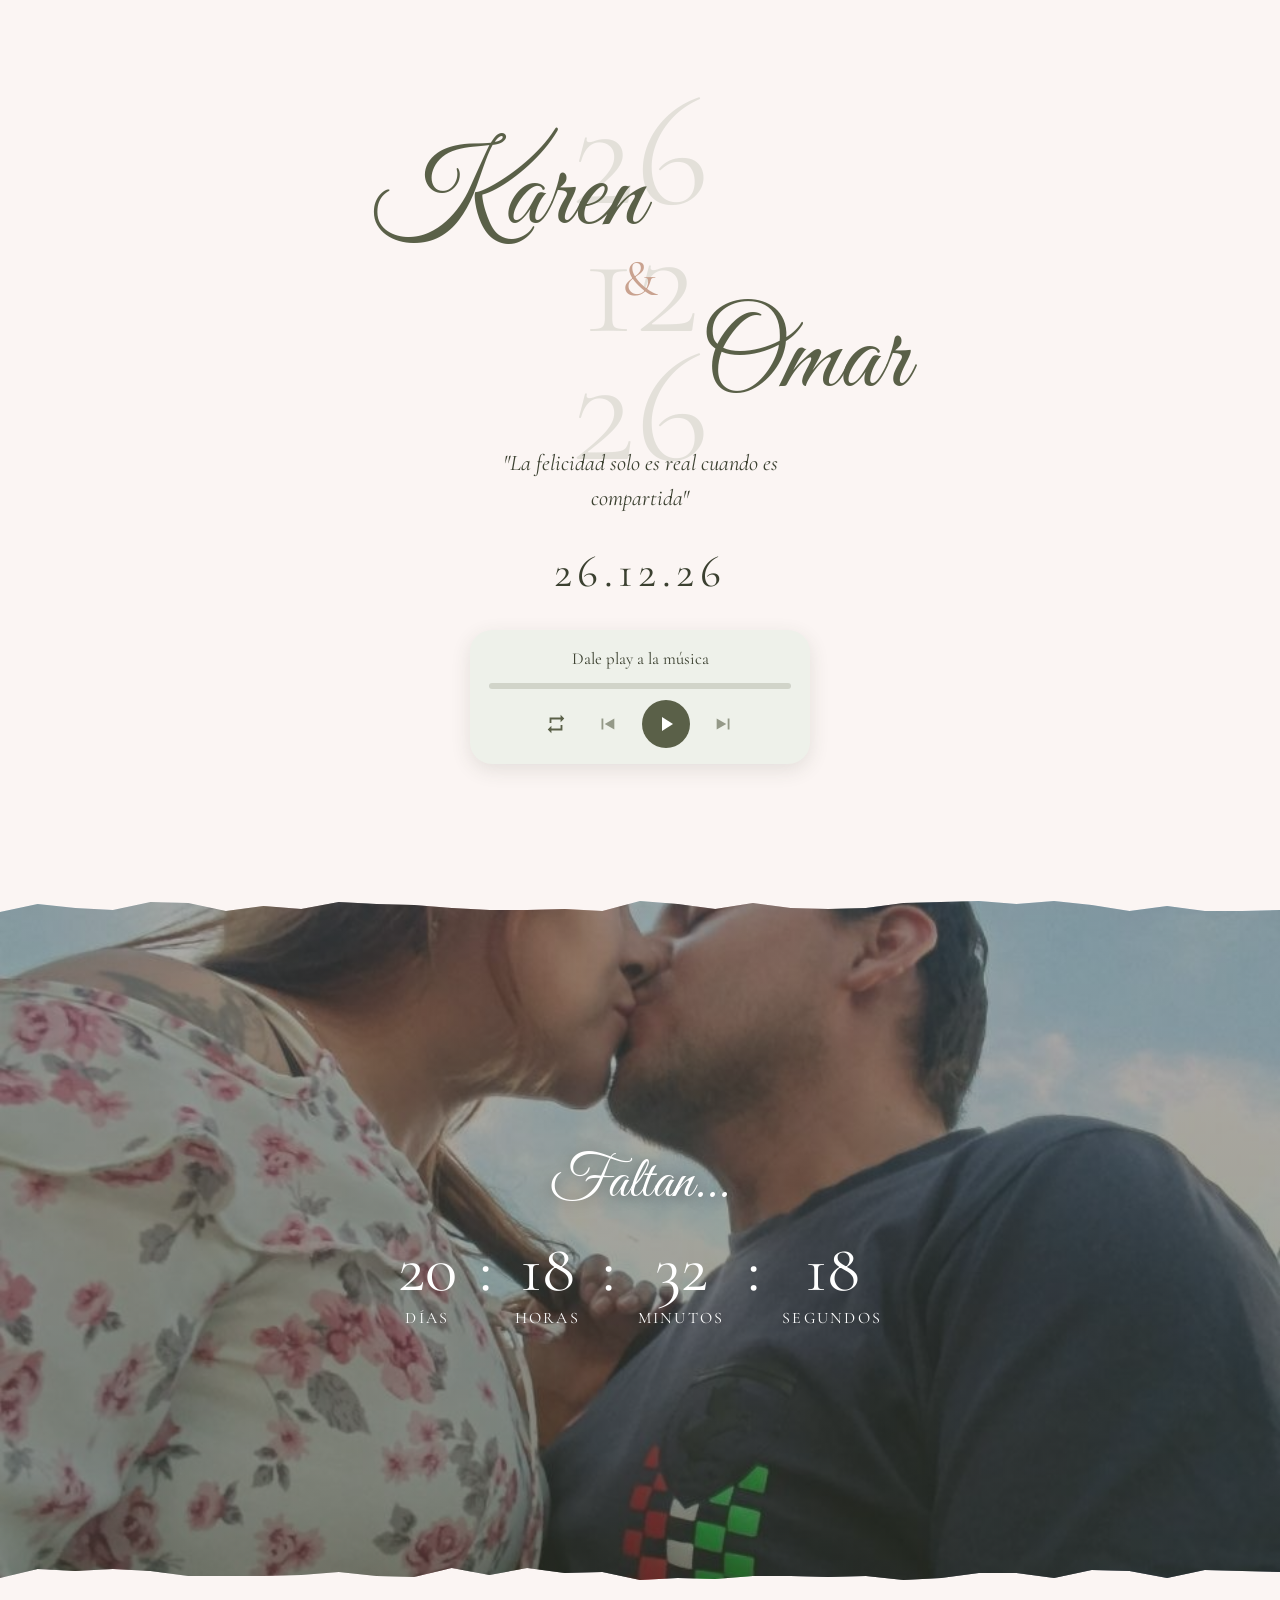
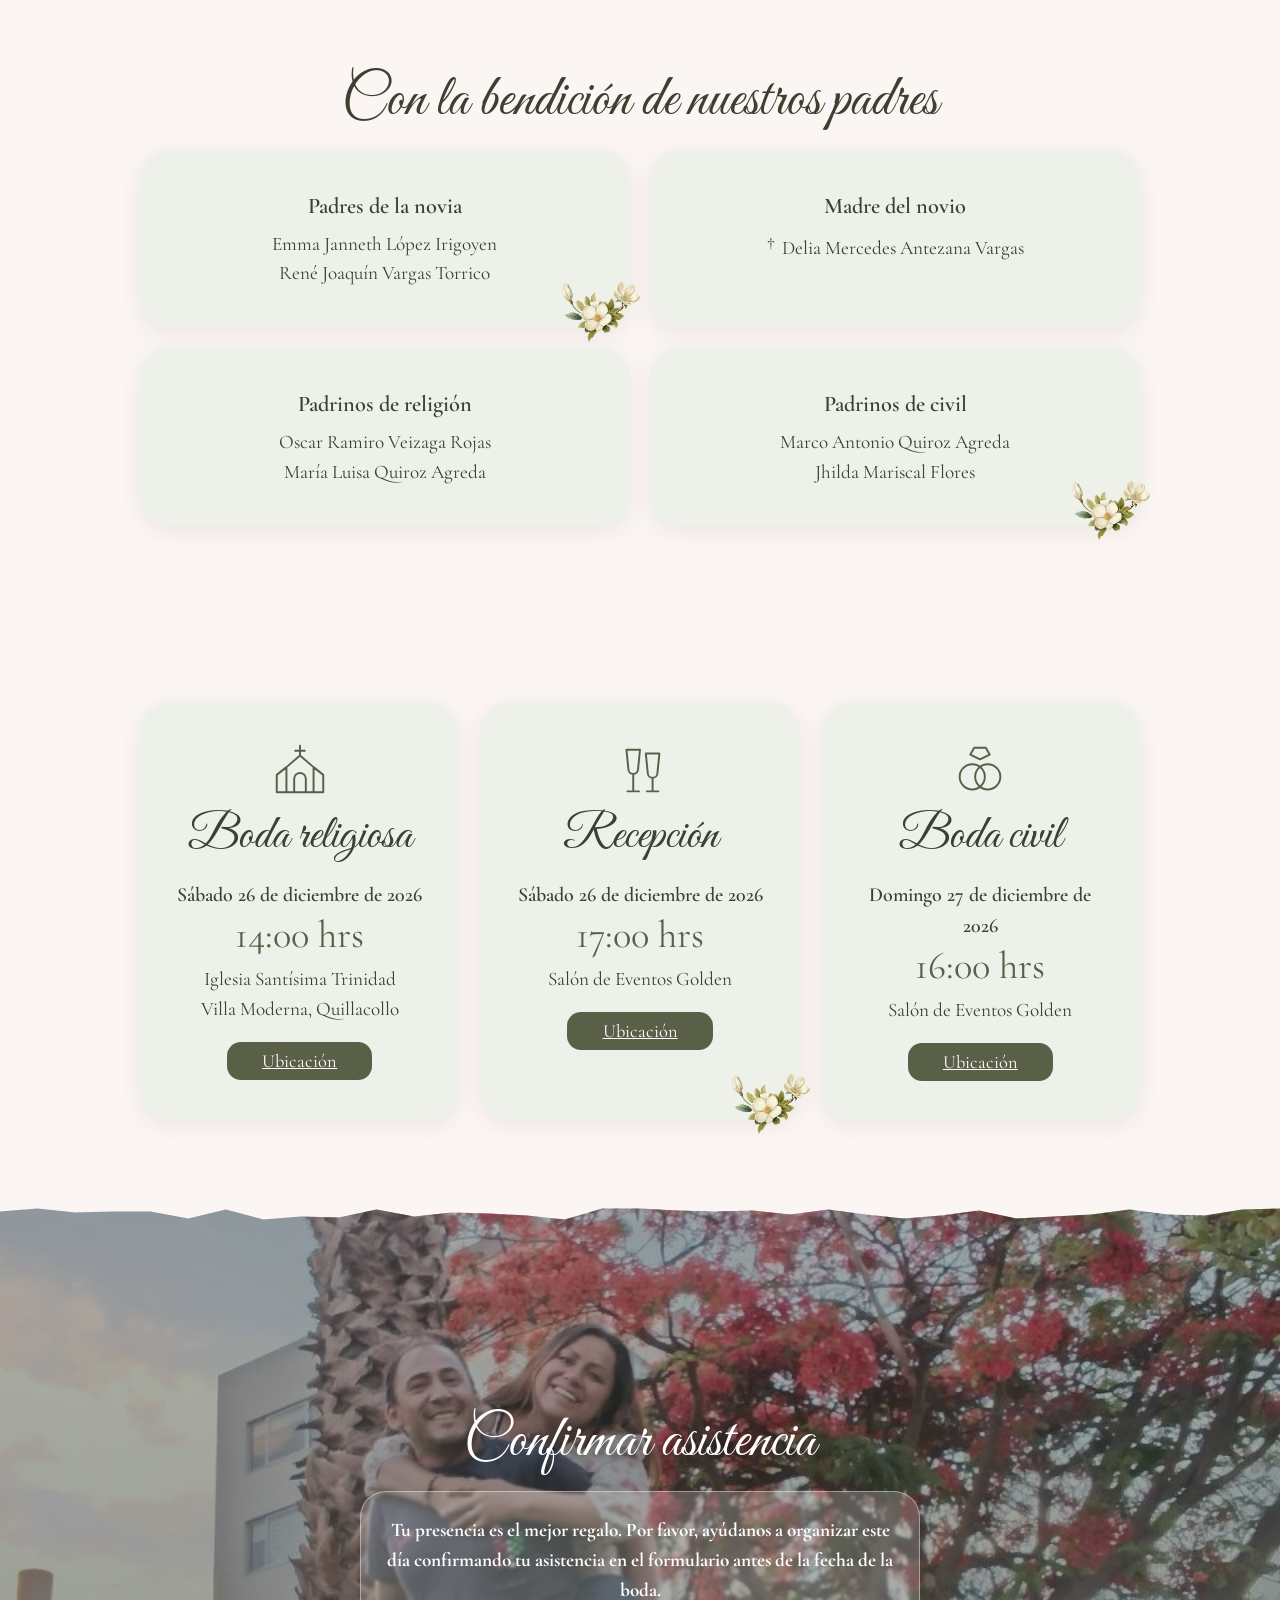
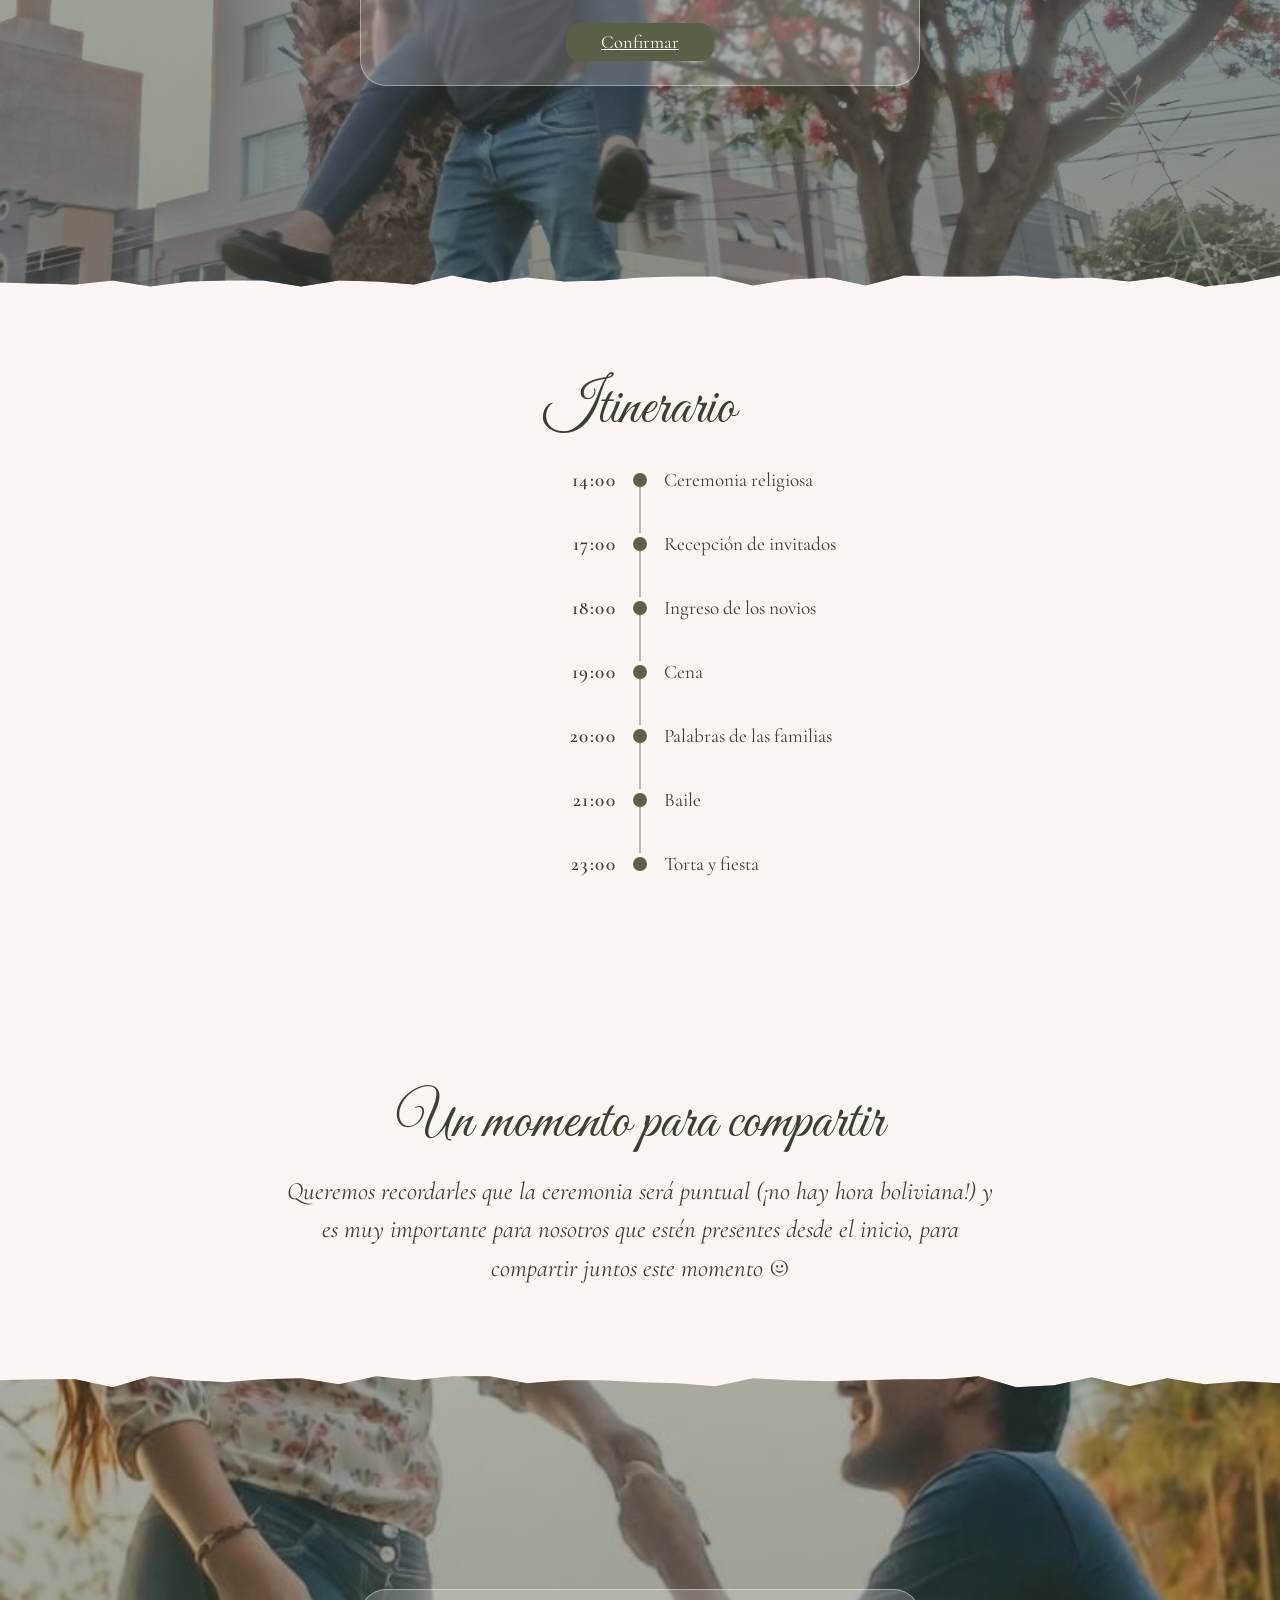
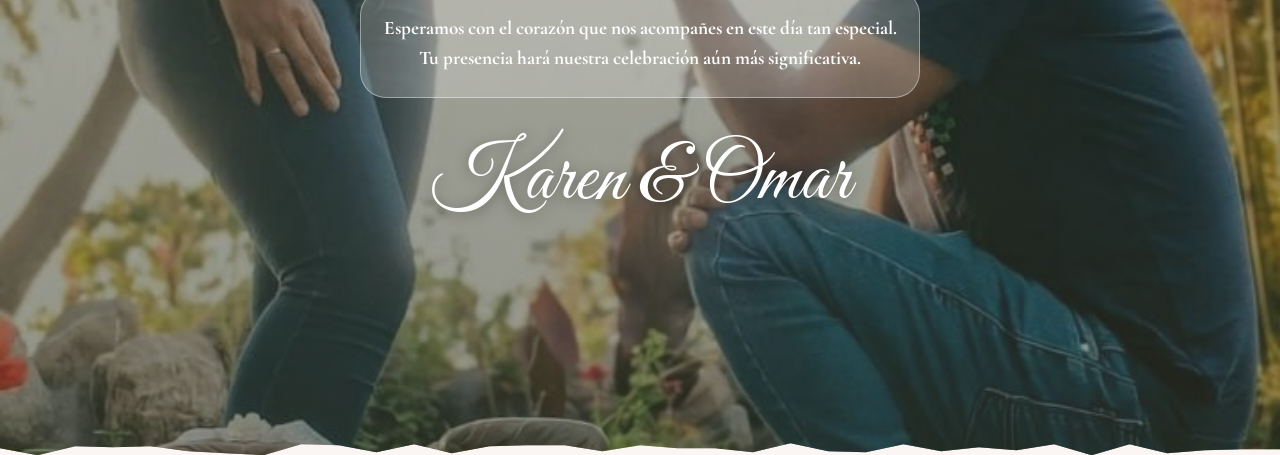
==== commit 0c1d495a: "added new template to invitation" ====
--- a/index.html
+++ b/index.html
@@ -2,232 +2,12 @@
 <html lang="es">
 <head>
 <meta charset="UTF-8">
-<meta name="viewport" content="width=device-width, initial-scale=1, viewport-fit=cover">
-<title>Karen & Omar · Nuestra boda</title>
-<meta name="theme-color" content="#5a6048">
-<link rel="preconnect" href="https://fonts.googleapis.com">
-<link rel="preconnect" href="https://fonts.gstatic.com" crossorigin>
-<link href="https://fonts.googleapis.com/css2?family=Cormorant+Garamond:ital,wght@0,400;0,600;1,400&family=Great+Vibes&display=swap" rel="stylesheet">
-<link rel="stylesheet" href="css/styles.css">
+<meta name="viewport" content="width=device-width, initial-scale=1">
+<title>Karen & Omar</title>
+<script src="config.js"></script>
+<script>location.replace((MOSTRAR_NUEVA ? "nueva" : "antigua") + "/index.html" + location.hash);</script>
 </head>
-<body class="lock">
-
-<!-- Decoración floral reutilizable -->
-<svg width="0" height="0" style="position:absolute" aria-hidden="true">
-  <defs>
-    <symbol id="flor" viewBox="0 0 100 100">
-      <g fill="#fbf6ee" stroke="#d3bfa6" stroke-width="1.2">
-        <ellipse cx="50" cy="26" rx="14" ry="24"/>
-        <ellipse cx="50" cy="26" rx="14" ry="24" transform="rotate(60 50 50)"/>
-        <ellipse cx="50" cy="26" rx="14" ry="24" transform="rotate(120 50 50)"/>
-        <ellipse cx="50" cy="26" rx="14" ry="24" transform="rotate(180 50 50)"/>
-        <ellipse cx="50" cy="26" rx="14" ry="24" transform="rotate(240 50 50)"/>
-        <ellipse cx="50" cy="26" rx="14" ry="24" transform="rotate(300 50 50)"/>
-      </g>
-      <circle cx="50" cy="50" r="9" fill="#e8c27a"/>
-    </symbol>
-    <symbol id="ramo" viewBox="0 0 240 240">
-      <path d="M10 225C30 140 90 100 150 90C130 150 90 195 10 225Z" fill="#8e9680"/>
-      <path d="M60 235C70 170 125 145 195 158C165 205 120 230 60 235Z" fill="#a9b39a"/>
-      <path d="M5 160C25 118 60 96 100 96C88 130 55 150 5 160Z" fill="#6f7a5c"/>
-      <path d="M110 70C130 40 160 25 190 28C180 55 150 70 110 70Z" fill="#a9b39a"/>
-      <use href="#flor" x="55" y="35" width="95" height="95"/>
-      <use href="#flor" x="120" y="115" width="75" height="75"/>
-      <use href="#flor" x="10" y="105" width="55" height="55"/>
-      <use href="#flor" x="165" y="50" width="45" height="45"/>
-    </symbol>
-  </defs>
-</svg>
-
-<!-- Bienvenida: sobre -->
-<div id="intro">
-  <img class="idec tl" src="img/flower.png" alt="">
-  <img class="idec tr" src="img/flower.png" alt="">
-  <img class="idec bl" src="img/flower.png" alt="">
-  <img class="idec br" src="img/flower.png" alt="">
-
-<div class="env" id="env" role="button" tabindex="0" aria-label="Abrir invitación">
-  <div class="letter"><small>Estás invitado</small><span class="script">Karen & Omar</span></div>
-  <!-- <svg class="pocket" viewBox="0 0 300 200" preserveAspectRatio="none" aria-hidden="true"><path d="M0 0L150 140L300 0V200H0Z" fill="#a5ad98"/></svg> -->
-  <!-- <svg class="flap" viewBox="0 0 300 140" preserveAspectRatio="none" aria-hidden="true"><path d="M0 0H300L150 140Z" fill="#5a6048"/></svg> -->
-   <svg class="pocket" viewBox="0 0 300 200" preserveAspectRatio="none" aria-hidden="true">
-      <defs><pattern id="patA" width="60" height="60" patternUnits="userSpaceOnUse"><image href="img/patron.svg" width="60" height="60"/></pattern></defs>
-      <path d="M0 0L150 140L300 0V200H0Z" fill="#a5ad98"/>
-      <path d="M0 0L150 140L300 0V200H0Z" fill="url(#patA)" opacity=".25"/>
-    </svg>
-    <svg class="flap" viewBox="0 0 300 140" preserveAspectRatio="none" aria-hidden="true">
-      <defs><pattern id="patB" width="60" height="60" patternUnits="userSpaceOnUse"><image href="img/patron.svg" width="60" height="60"/></pattern></defs>
-      <path d="M0 0H300L150 140Z" fill="#5a6048"/>
-      <path d="M0 0H300L150 140Z" fill="url(#patB)" opacity=".15"/>
-    </svg>
-  <div class="seal">K&amp;O</div>
-</div>
-  <p class="tap">Toca el sobre para abrirlo</p>
-</div>
-
-<button id="musicBtn" class="music" aria-label="Pausar música" hidden>♪</button>
-<audio id="music" loop preload="none" src="audio/music.mp3"></audio>
-
-<main>
-<!-- 1. Portada -->
-<header class="hero" id="inicio">
-  <img class="deco tl" src="img/flower.png" alt="">
-  <img class="deco tr" src="img/flower.png" alt="">
-  <img class="deco bl" src="img/flower.png" alt="">
-  <img class="deco br" src="img/flower.png" alt="">
-  <div class="arch">
-    <h1><span class="n">Karen</span><span class="amp">&</span><span class="n">Omar</span></h1>
-    <img class="deco arch-flor" src="img/flower.png" alt="">
-  </div>
-</header>
-
-
-<!-- 2. Mensaje -->
-<section class="band cream" id="mensaje">
-  <div class="wrap narrow center">
-    <p class="lead">"La felicidad solo es real cuando es compartida"</p>
-  </div>
-</section>
-
-<!-- 3. Padres y padrinos -->
-<section class="band blush" id="padres">
-  <div class="wrap center">
-    <h2>Con la bendición de nuestros padres</h2>
-    <div class="grid2">
-      <div class="glass card"><h3>Padres de la novia</h3>
-        <p>Emma Janneth López Irigoyen</p>
-        <p>René Joaquín Vargas Torrico</p>
-      </div>
-      <div class="glass card">
-        <h3>Madre del novio</h3>
-        <p class="names"><span class="cruz" title="En memoria">†</span> Delia Mercedes Antezana Vargas</p></div>
-    </div>
-    <h2 class="sub">Nuestros padrinos</h2>
-    <div class="grid2">
-      <div class="glass card"><h3>Padrinos de religión</h3><p>Oscar Ramiro Veizaga Rojas</p><p>María Luisa Quiroz Agreda</p></div>
-      <div class="glass card"><h3>Padrinos de civil</h3><p>Marco Antonio Quiroz Agreda</p><p>Jhilda Mariscal Flores</p></div>
-    </div>
-  </div>
-</section>
-
-<!-- 4. Cuenta regresiva -->
-<section class="band dark" id="cuenta">
-  <div class="wrap center">
-    <h2>Faltan</h2>
-    <div class="count">
-      <div><b id="d">0</b><span>días</span></div>
-      <div><b id="h">0</b><span>horas</span></div>
-      <div><b id="m">0</b><span>minutos</span></div>
-      <div><b id="s">0</b><span>segundos</span></div>
-    </div>
-  </div>
-</section>
-
-<!-- 5. Fechas -->
-<section class="band cream" id="fechas">
-  <div class="wrap center">
-    <h2>Nuestra boda</h2>
-    <div class="grid2">
-      <article class="glass card">
-        <h3>Boda religiosa</h3>
-        <p class="big">Sábado 26 de diciembre de 2026</p>
-        <p class="time">14:00 hrs</p>
-        <p>Iglesia Santísima Trinidad<br>Villa Moderna, Quillacollo</p>
-        <a class="btn" target="_blank" rel="noopener" href="https://maps.app.goo.gl/JVR7bDMpeMP4P95ZA">Ver ubicación</a>
-      </article>
-      <article class="glass card">
-        <h3>Boda civil</h3>
-        <p class="big">Domingo 27 de diciembre de 2026</p>
-        <p class="time">16:00 hrs</p>
-        <p>Salón de Eventos Golden</p>
-        <a class="btn" target="_blank" rel="noopener" href="https://maps.app.goo.gl/ucgMxcj3ktAdBB1fA">Ver ubicación</a>
-      </article>
-    </div>
-  </div>
-</section>
-
-<!-- 6. Galería -->
-<section class="band sage" id="galeria">
-  <div class="wrap center">
-    <h2>Nuestra historia</h2>
-    <div class="gallery"><div class="gtrack" id="gtrack"></div></div>
-  </div>
-</section>
-
-<!-- 8. Mapa del salón -->
-<!-- <section class="band cream" id="mapa">
-  <div class="wrap center">
-    <h2>Recepción en el salón</h2>
-    <p class="lead">Salón de Eventos Golden · 17:00 hrs</p>
-    <div class="map">
-      <iframe src="https://www.google.com/maps/embed?pb=!1m18!1m12!1m3!1d237.94870484720698!2d-66.27331083655194!3d-17.403181991507893!2m3!1f0!2f0!3f0!3m2!1i1024!2i768!4f13.1!3m3!1m2!1s0x93e30b7d2539dba1%3A0xc1a90e7d29154058!2sSalon%20de%20Eventos%20%22GOLDEN%22!5e0!3m2!1ses-419!2sbo!4v1794615786136!5m2!1ses-419!2sbo" title="Mapa del salón" allowfullscreen loading="lazy" referrerpolicy="strict-origin-when-cross-origin"></iframe>
-    </div>
-    <a class="btn dk" target="_blank" rel="noopener" href="https://maps.google.com/maps/search/Salon%20de%20Eventos%20GOLDEN/@-17.40322733,-66.27328696,17z?hl=es">Abrir en Google Maps</a>
-  </div>
-</section> -->
-
-<!-- 9. Cronograma -->
-<section class="band blush" id="cronograma">
-  <div class="wrap narrow center">
-    <h2>Cronograma del día</h2>
-    <ol class="tl-list">
-      <li><time>14:00</time><i></i><span>Ceremonia religiosa</span></li>
-      <li><time>17:00</time><i></i><span>Recepción de invitados</span></li>
-      <li><time>18:00</time><i></i><span>Ingreso de los novios</span></li>
-      <li><time>19:00</time><i></i><span>Cena</span></li>
-      <li><time>20:00</time><i></i><span>Palabras de las familias</span></li>
-      <li><time>21:00</time><i></i><span>Baile</span></li>
-      <li><time>23:00</time><i></i><span>Torta y fiesta</span></li>
-    </ol>
-  </div>
-</section>
-
-<!-- 7. Confirmación -->
-<section class="band dark" id="confirmar">
-  <div class="wrap narrow center">
-    <h2>Confirma tu asistencia</h2>
-    <p class="lead">Tu presencia es el mejor regalo. Por favor, ayúdanos a organizar este día confirmando tu asistencia en el formulario antes de la fecha de la boda.</p>
-    <a class="btn" target="_blank" rel="noopener" href="https://forms.gle/R388WSq6wuyytgeh7">Confirmar asistencia</a>
-  </div>
-</section>
-
-<!-- 2. Mensaje -->
-<section class="band cream" id="mensaje">
-  <div class="wrap narrow center">
-    <h2>Un momento para compartir</h2>
-    <p class="lead">Queremos recordarles que la ceremonia será puntual (¡no hay hora boliviana!) y es muy importante para nosotros que estén presentes desde el inicio, para compartir juntos este momento ☺️</p>
-  </div>
-</section>
-
-<!-- 10. Regalos -->
-<!-- <section class="band sage" id="regalos">
-  <div class="wrap narrow center">
-    <h2>Mesa de regalos</h2>
-    <p class="lead">Tu compañía es nuestro mayor regalo. Si deseas tener un detalle con nosotros, con mucho cariño lo recibiremos.</p>
-    <button class="gift" id="gift" aria-label="Abrir regalo">
-      <span class="lid"><b class="bow"></b></span>
-      <span class="box"><b class="rib"></b></span>
-    </button>
-    <p class="tap2">Toca el regalo para abrirlo</p>
-  </div>
-</section> -->
-</main>
-
-<footer class="foot center">
-  <p class="script">Karen & Omar</p><p>26 · 27 · 12 · 2026</p>
-  <p>Lumea Events - @teffy_wp</p>
-</footer>
-
-<!-- Modal QR -->
-<div id="modal" class="modal" aria-hidden="true">
-  <div class="dialog" role="dialog" aria-modal="true" aria-label="QR para regalos">
-    <button class="x" id="closeModal" aria-label="Cerrar">×</button>
-    <h3>¡Gracias por tu cariño!</h3>
-    <p>Escanea el código QR para realizar tu aporte.</p>
-    <img src="qr/qr.png" alt="Código QR para pagos" onerror="this.replaceWith(Object.assign(document.createElement('div'),{className:'qr-ph',textContent:'Código QR próximamente'}))">
-  </div>
-</div>
-
-<script src="js/main.js"></script>
+<body>
+<noscript><a href="nueva/index.html">Invitación nueva</a> · <a href="antigua/index.html">Invitación antigua</a></noscript>
 </body>
-</html>+</html>
